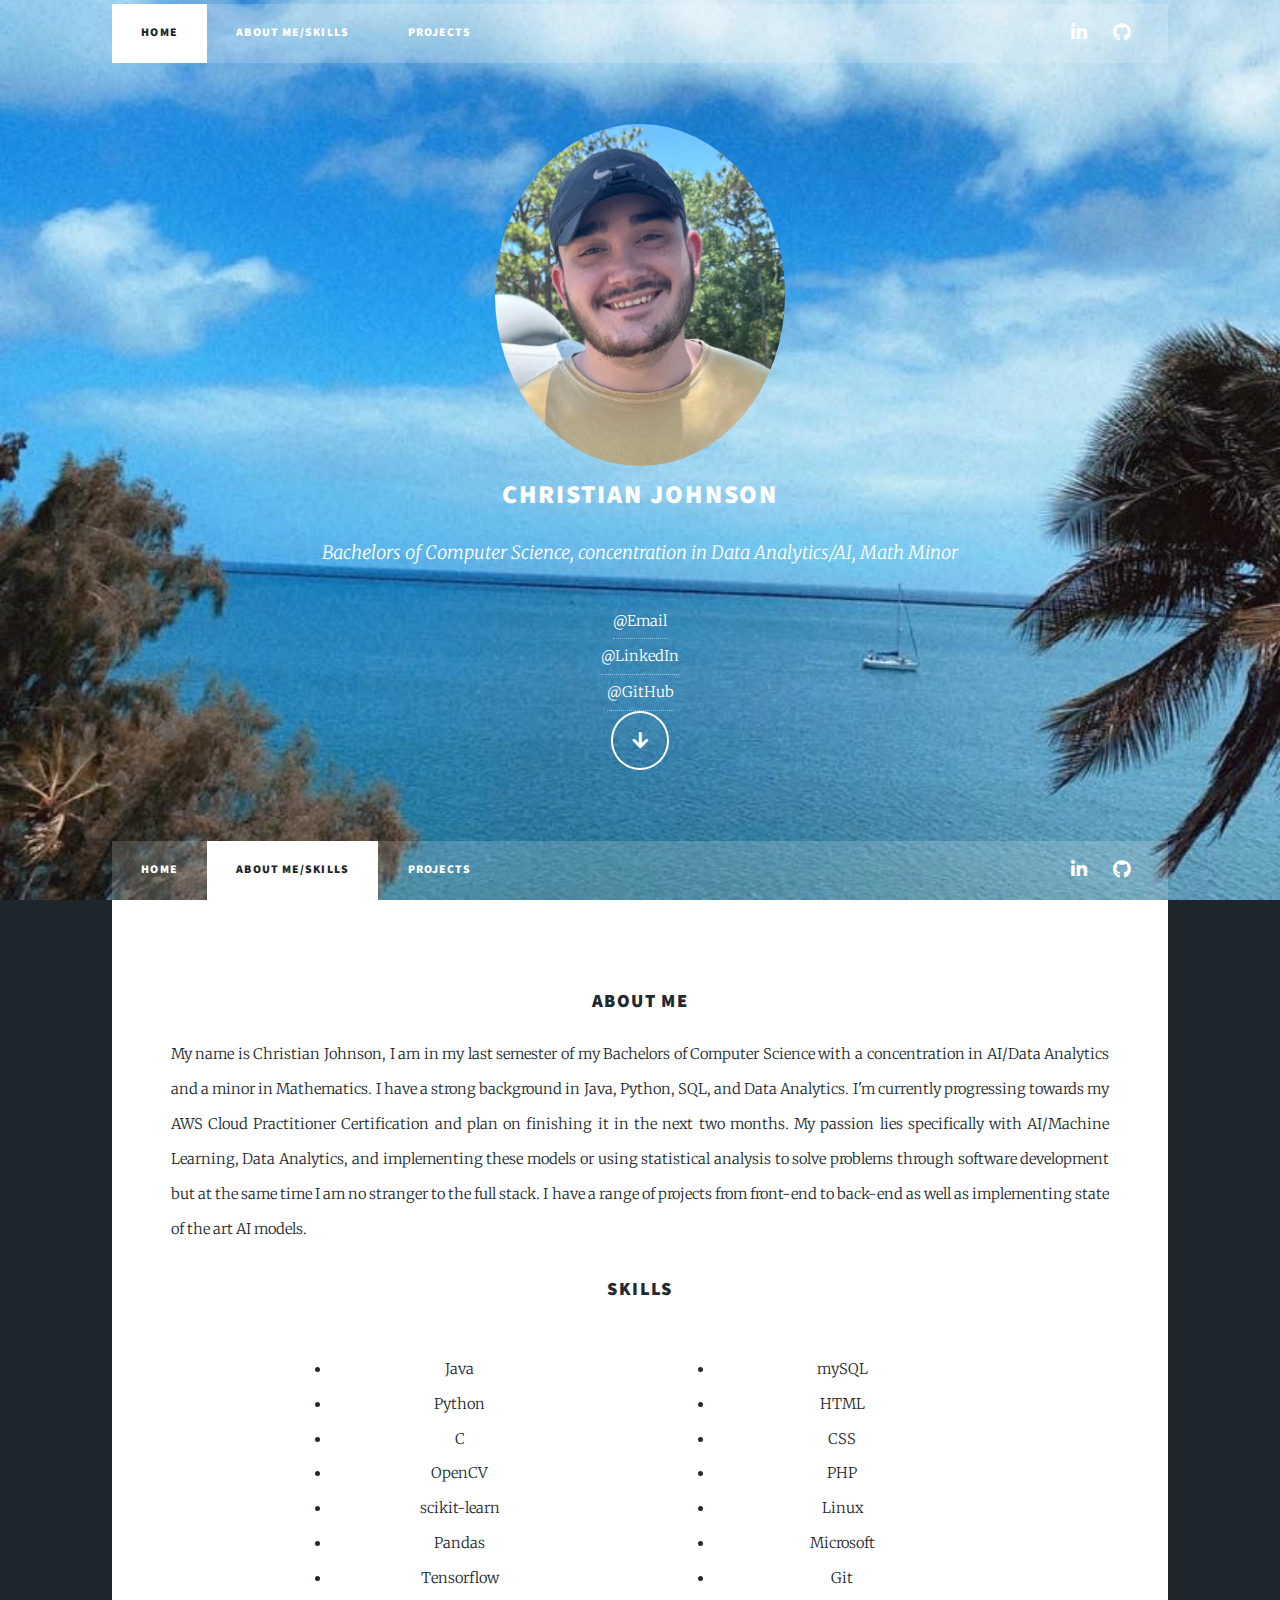
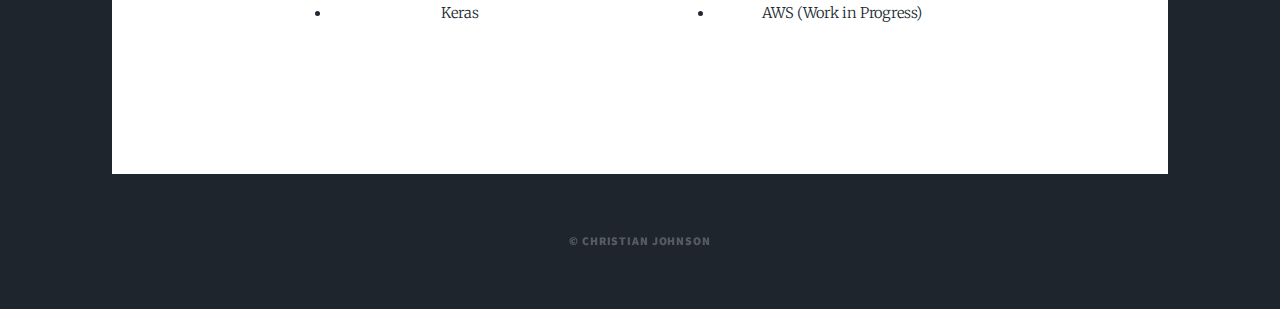
==== index.html @ 536820fd "Initial Commit" ====
<!DOCTYPE HTML>
<!--
	Massively by HTML5 UP
	html5up.net | @ajlkn
	Free for personal and commercial use under the CCA 3.0 license (html5up.net/license)
-->
<html>
	<head>
		<title>Christian Johnson's Portfolio</title>
		<meta charset="utf-8" />
		<meta name="viewport" content="width=device-width, initial-scale=1, user-scalable=no" />
		<link rel="stylesheet" href="assets/css/main.css" />
		<noscript><link rel="stylesheet" href="assets/css/noscript.css" /></noscript>
	</head>
	<body class="is-preload" >

		<!-- Wrapper -->
			<div id="wrapper" class="fade-in">

				<!-- Intro -->
					<div id="intro" style="background-image: url(images/background.jpg);background-size: cover;">
					<!-- Nav -->
						<nav id="nav-top" style="position: absolute; top: 7%">
							<ul class="links">
								<li class="active"><a href="index.html">HOME</a></li>
								<li><a href="index.html#nav">About Me/Skills</a></li>
								<li><a href="projects.html#nav">Projects</a></li>
								<!--<li><a href="elements.html">Work Experience</a></li> -->
							</ul>
							<ul class="icons">
								<li><a href="https://www.linkedin.com/in/christian-johnson-03b2872b5" class="icon brands fa-linkedin-in"><span class="label">LinkedIn</span></a></li>
								<li><a href="https://github.com/cjohns26" class="icon brands fa-github"><span class="label">GitHub</span></a></li>
							</ul>
						</nav>
						<div ><img src="images/headshot_circle.jpg" alt="" style="border-radius:50%;width:25%;height:70%;" /></div>
						<h2>Christian Johnson</h2>
						<p>Bachelors of Computer Science, concentration in Data Analytics/AI, Math Minor</p>
						<a href=mailto:chris.johnson1441@gmail.com>@Email</a><a href="https://www.linkedin.com/in/christian-johnson-03b2872b5" class="link">@LinkedIn</a><a href="https://github.com/cjohns26" class="link">@GitHub</a>
						<ul class="actions">
							<li><a href="#nav" class="button icon solid solo fa-arrow-down scrolly">Continue</a></li>
						</ul>
					</div>

				<!-- Header --> <!-- Make an arrow up instead-->
					<header id="header">
						
					</header>
					

				<!-- Nav -->
					<nav id="nav" >
						<ul class="links">
							<li><a href="index.html">HOME</a></li>
							<li class="active"><a href="#0">About Me/Skills</a></li>
							<li><a href="projects.html#nav">Projects</a></li>
							<!--<li><a href="elements.html">Work Experience</a></li>-->
						</ul>
						<ul class="icons">
							<li><a href="https://www.linkedin.com/in/christian-johnson-03b2872b5" class="icon brands fa-linkedin-in"><span class="label">LinkedIn</span></a></li>
							<li><a href="https://github.com/cjohns26" class="icon brands fa-github"><span class="label">GitHub</span></a></li>
						</ul>
					</nav>

				<!-- Main -->
					<div id="main">
						<!-- Featured Post -->
							<article class="post featured">
								<header class="major">
										<div style="position:relative;">
											<h3>About Me</h3>
											<p>My name is Christian Johnson, I am in my last semester of my Bachelors of Computer Science with a concentration in AI/Data Analytics and a minor in Mathematics. I have a strong background in Java, Python, SQL, and Data Analytics. I'm currently progressing towards my AWS Cloud Practitioner Certification and plan on finishing it in the next two months. My passion lies specifically with AI/Machine Learning, Data Analytics, and implementing these models or using statistical analysis to solve problems through software development but at the same time I am no stranger to the full stack. I have a range of projects from front-end to back-end as well as implementing state of the art AI models. </p>
											
											<div style="margin-left:3%;margin-right:3%;">
												<h3> SKILLS</h3>
												<ul style="width:30%;margin-left:3%;margin-right:3%;margin-bottom:3%;margin-top:3%;zoom:1; display: inline-block;">
													<li>Java</li>
													<li>Python</li>
													<li>C</li>
													<li>OpenCV</li>
													<li>scikit-learn</li>
													<li>Pandas</li>
													<li>Tensorflow</li>
													<li>Keras</li>
												</ul>
												
												<ul style="width:30%;margin-left:10%;margin-right:3%;margin-bottom:3%;margin-top:3%;zoom:1; display: inline-block;">
													<li>mySQL</li>
													<li>HTML</li>
													<li>CSS</li>
													<li>PHP</li>
													<li>Linux</li>
													<li>Microsoft</li>
													<li>Git</li>
													<li>AWS (Work in Progress)</li>
												</ul>
											</div>
										  </div>
								</header>
							</article>
					</div>



				<!-- Copyright -->
					<div id="copyright">
						<ul><li>&copy; Christian Johnson</li></ul>
					</div>

			</div>

		<!-- Scripts -->
			<script src="assets/js/jquery.min.js"></script>
			<script src="assets/js/jquery.scrollex.min.js"></script>
			<script src="assets/js/jquery.scrolly.min.js"></script>
			<script src="assets/js/browser.min.js"></script>
			<script src="assets/js/breakpoints.min.js"></script>
			<script src="assets/js/util.js"></script>
			<script src="assets/js/main.js"></script>

	</body>
</html>
---- assets/css/main.css ----
@import url(fontawesome-all.min.css);
@import url("https://fonts.googleapis.com/css?family=Merriweather:300,700,300italic,700italic|Source+Sans+Pro:900");

/*
	Massively by HTML5 UP
	html5up.net | @ajlkn
	Free for personal and commercial use under the CCA 3.0 license (html5up.net/license)
*/

html, body, div, span, applet, object,
iframe, h1, h2, h3, h4, h5, h6, p, blockquote,
pre, a, abbr, acronym, address, big, cite,
code, del, dfn, em, img, ins, kbd, q, s, samp,
small, strike, strong, sub, sup, tt, var, b,
u, i, center, dl, dt, dd, ol, ul, li, fieldset,
form, label, legend, table, caption, tbody,
tfoot, thead, tr, th, td, article, aside,
canvas, details, embed, figure, figcaption,
footer, header, hgroup, menu, nav, output, ruby,
section, summary, time, mark, audio, video {
	margin: 0;
	padding: 0;
	border: 0;
	font-size: 100%;
	font: inherit;
	vertical-align: baseline;}

article, aside, details, figcaption, figure,
footer, header, hgroup, menu, nav, section {
	display: block;}

body {
	line-height: 1;
}

ol, ul {
	list-style: none;
}

blockquote, q {
	quotes: none;
}

	blockquote:before, blockquote:after, q:before, q:after {
		content: '';
		content: none;
	}

table {
	border-collapse: collapse;
	border-spacing: 0;
}

body {
	-webkit-text-size-adjust: none;
}

mark {
	background-color: transparent;
	color: inherit;
}

input::-moz-focus-inner {
	border: 0;
	padding: 0;
}

input, select, textarea {
	-moz-appearance: none;
	-webkit-appearance: none;
	-ms-appearance: none;
	appearance: none;
}

/* Basic */

	@-ms-viewport {
		width: device-width;
	}

	body {
		-ms-overflow-style: scrollbar;
	}

	@media screen and (max-width: 480px) {

		html, body {
			min-width: 320px;
		}

	}

	html {
		box-sizing: border-box;
	}

	*, *:before, *:after {
		box-sizing: inherit;
	}

	body {
		background-color: #1e252d;
	}

		body.is-preload *, body.is-preload *:before, body.is-preload *:after {
			-moz-animation: none !important;
			-webkit-animation: none !important;
			-ms-animation: none !important;
			animation: none !important;
			-moz-transition: none !important;
			-webkit-transition: none !important;
			-ms-transition: none !important;
			transition: none !important;
		}

/* Type */

	html {
		font-size: 16pt;
	}

		@media screen and (max-width: 1680px) {

			html {
				font-size: 12pt;
			}

		}

		@media screen and (max-width: 1280px) {

			html {
				font-size: 11pt;
			}

		}

		@media screen and (max-width: 360px) {

			html {
				font-size: 10pt;
			}

		}

	body {
		color: #212931;
	}

	body, input, select, textarea {
		font-family: "Merriweather", Georgia, serif;
		font-weight: 300;
		font-size: 1rem;
		line-height: 2.375;
	}

	a {
		-moz-transition: color 0.2s ease-in-out, background-color 0.2s ease-in-out, border-color 0.2s ease-in-out, box-shadow 0.2s ease-in-out;
		-webkit-transition: color 0.2s ease-in-out, background-color 0.2s ease-in-out, border-color 0.2s ease-in-out, box-shadow 0.2s ease-in-out;
		-ms-transition: color 0.2s ease-in-out, background-color 0.2s ease-in-out, border-color 0.2s ease-in-out, box-shadow 0.2s ease-in-out;
		transition: color 0.2s ease-in-out, background-color 0.2s ease-in-out, border-color 0.2s ease-in-out, box-shadow 0.2s ease-in-out;
		border-bottom: dotted 1px;
		text-decoration: none;
	}

		a:hover {
			border-bottom-color: transparent;
		}

	strong, b {
		font-weight: 600;
	}

	em, i {
		font-style: italic;
	}

	p {
		text-align: justify;
		margin: 0 0 2rem 0;
	}

	h1, h2, h3, h4, h5, h6 {
		font-family: "Source Sans Pro", Helvetica, sans-serif;
		font-weight: 900;
		line-height: 1.5;
		letter-spacing: 0.075em;
		text-transform: uppercase;
		margin: 0 0 1rem 0;
	}

		h1 a, h2 a, h3 a, h4 a, h5 a, h6 a {
			border-bottom: 0;
			color: inherit;
			text-decoration: none;
		}

	h1 {
		font-size: 4rem;
		line-height: 1.1;
		margin: 0 0 2rem 0;
	}

	h2 {
		font-size: 1.75rem;
		line-height: 1.3;
		margin: 0 0 1.5rem 0;
	}

	h3 {
		font-size: 1.25rem;
		margin: 0 0 1.5rem 0;
	}

	h4 {
		font-size: 1rem;
	}

	h5 {
		font-size: 0.9rem;
	}

	h6 {
		font-size: 0.8rem;
	}

	sub {
		font-size: 0.8rem;
		position: relative;
		top: 0.5rem;
	}

	sup {
		font-size: 0.8rem;
		position: relative;
		top: -0.5rem;
	}

	blockquote {
		border-left: solid 4px;
		font-style: italic;
		margin: 0 0 2rem 0;
		padding: 0.5rem 0 0.5rem 2rem;
	}

	code {
		border: solid 2px;
		font-family: "Courier New", monospace;
		font-size: 0.9rem;
		margin: 0 0.25rem;
		padding: 0.25rem 0.65rem;
	}

	pre {
		-webkit-overflow-scrolling: touch;
		font-family: "Courier New", monospace;
		font-size: 0.9rem;
		margin: 0 0 2rem 0;
	}

		pre code {
			display: block;
			line-height: 1.75;
			padding: 1rem 1.5rem;
			overflow-x: auto;
		}

	hr {
		border: 0;
		border-bottom: solid 2px;
		margin: 3rem 0;
	}

		hr.major {
			margin: 5rem 0;
		}

	.align-left {
		text-align: left;
	}

	.align-center {
		text-align: center;
	}

	.align-right {
		text-align: right;
	}

	input, select, textarea {
		color: #212931;
	}

	a {
		color: #212931;
		border-bottom-color: rgba(33, 41, 49, 0.5);
	}

		a:hover {
			border-bottom-color: transparent;
			color: #18bfef !important;
		}

	strong, b {
		color: #212931;
	}

	h1, h2, h3, h4, h5, h6 {
		color: #212931;
	}

	blockquote {
		border-left-color: #eeeeee;
	}

	code {
		background: rgba(220, 220, 220, 0.25);
		border-color: #eeeeee;
	}

	hr {
		border-bottom-color: #eeeeee;
	}

/* Row */

	.row {
		display: flex;
		flex-wrap: wrap;
		box-sizing: border-box;
		align-items: stretch;
	}

		.row > * {
			box-sizing: border-box;
		}

		.row.gtr-uniform > * > :last-child {
			margin-bottom: 0;
		}

		.row.aln-left {
			justify-content: flex-start;
		}

		.row.aln-center {
			justify-content: center;
		}

		.row.aln-right {
			justify-content: flex-end;
		}

		.row.aln-top {
			align-items: flex-start;
		}

		.row.aln-middle {
			align-items: center;
		}

		.row.aln-bottom {
			align-items: flex-end;
		}

		.row > .imp {
			order: -1;
		}

		.row > .col-1 {
			width: 8.33333%;
		}

		.row > .off-1 {
			margin-left: 8.33333%;
		}

		.row > .col-2 {
			width: 16.66667%;
		}

		.row > .off-2 {
			margin-left: 16.66667%;
		}

		.row > .col-3 {
			width: 25%;
		}

		.row > .off-3 {
			margin-left: 25%;
		}

		.row > .col-4 {
			width: 33.33333%;
		}

		.row > .off-4 {
			margin-left: 33.33333%;
		}

		.row > .col-5 {
			width: 41.66667%;
		}

		.row > .off-5 {
			margin-left: 41.66667%;
		}

		.row > .col-6 {
			width: 50%;
		}

		.row > .off-6 {
			margin-left: 50%;
		}

		.row > .col-7 {
			width: 58.33333%;
		}

		.row > .off-7 {
			margin-left: 58.33333%;
		}

		.row > .col-8 {
			width: 66.66667%;
		}

		.row > .off-8 {
			margin-left: 66.66667%;
		}

		.row > .col-9 {
			width: 75%;
		}

		.row > .off-9 {
			margin-left: 75%;
		}

		.row > .col-10 {
			width: 83.33333%;
		}

		.row > .off-10 {
			margin-left: 83.33333%;
		}

		.row > .col-11 {
			width: 91.66667%;
		}

		.row > .off-11 {
			margin-left: 91.66667%;
		}

		.row > .col-12 {
			width: 100%;
		}

		.row > .off-12 {
			margin-left: 100%;
		}

		.row.gtr-0 {
			margin-top: 0;
			margin-left: 0rem;
		}

			.row.gtr-0 > * {
				padding: 0 0 0 0rem;
			}

			.row.gtr-0.gtr-uniform {
				margin-top: 0rem;
			}

				.row.gtr-0.gtr-uniform > * {
					padding-top: 0rem;
				}

		.row.gtr-25 {
			margin-top: 0;
			margin-left: -0.375rem;
		}

			.row.gtr-25 > * {
				padding: 0 0 0 0.375rem;
			}

			.row.gtr-25.gtr-uniform {
				margin-top: -0.375rem;
			}

				.row.gtr-25.gtr-uniform > * {
					padding-top: 0.375rem;
				}

		.row.gtr-50 {
			margin-top: 0;
			margin-left: -0.75rem;
		}

			.row.gtr-50 > * {
				padding: 0 0 0 0.75rem;
			}

			.row.gtr-50.gtr-uniform {
				margin-top: -0.75rem;
			}

				.row.gtr-50.gtr-uniform > * {
					padding-top: 0.75rem;
				}

		.row {
			margin-top: 0;
			margin-left: -1.5rem;
		}

			.row > * {
				padding: 0 0 0 1.5rem;
			}

			.row.gtr-uniform {
				margin-top: -1.5rem;
			}

				.row.gtr-uniform > * {
					padding-top: 1.5rem;
				}

		.row.gtr-150 {
			margin-top: 0;
			margin-left: -2.25rem;
		}

			.row.gtr-150 > * {
				padding: 0 0 0 2.25rem;
			}

			.row.gtr-150.gtr-uniform {
				margin-top: -2.25rem;
			}

				.row.gtr-150.gtr-uniform > * {
					padding-top: 2.25rem;
				}

		.row.gtr-200 {
			margin-top: 0;
			margin-left: -3rem;
		}

			.row.gtr-200 > * {
				padding: 0 0 0 3rem;
			}

			.row.gtr-200.gtr-uniform {
				margin-top: -3rem;
			}

				.row.gtr-200.gtr-uniform > * {
					padding-top: 3rem;
				}

		@media screen and (max-width: 1680px) {

			.row {
				display: flex;
				flex-wrap: wrap;
				box-sizing: border-box;
				align-items: stretch;
			}

				.row > * {
					box-sizing: border-box;
				}

				.row.gtr-uniform > * > :last-child {
					margin-bottom: 0;
				}

				.row.aln-left {
					justify-content: flex-start;
				}

				.row.aln-center {
					justify-content: center;
				}

				.row.aln-right {
					justify-content: flex-end;
				}

				.row.aln-top {
					align-items: flex-start;
				}

				.row.aln-middle {
					align-items: center;
				}

				.row.aln-bottom {
					align-items: flex-end;
				}

				.row > .imp-xlarge {
					order: -1;
				}

				.row > .col-1-xlarge {
					width: 8.33333%;
				}

				.row > .off-1-xlarge {
					margin-left: 8.33333%;
				}

				.row > .col-2-xlarge {
					width: 16.66667%;
				}

				.row > .off-2-xlarge {
					margin-left: 16.66667%;
				}

				.row > .col-3-xlarge {
					width: 25%;
				}

				.row > .off-3-xlarge {
					margin-left: 25%;
				}

				.row > .col-4-xlarge {
					width: 33.33333%;
				}

				.row > .off-4-xlarge {
					margin-left: 33.33333%;
				}

				.row > .col-5-xlarge {
					width: 41.66667%;
				}

				.row > .off-5-xlarge {
					margin-left: 41.66667%;
				}

				.row > .col-6-xlarge {
					width: 50%;
				}

				.row > .off-6-xlarge {
					margin-left: 50%;
				}

				.row > .col-7-xlarge {
					width: 58.33333%;
				}

				.row > .off-7-xlarge {
					margin-left: 58.33333%;
				}

				.row > .col-8-xlarge {
					width: 66.66667%;
				}

				.row > .off-8-xlarge {
					margin-left: 66.66667%;
				}

				.row > .col-9-xlarge {
					width: 75%;
				}

				.row > .off-9-xlarge {
					margin-left: 75%;
				}

				.row > .col-10-xlarge {
					width: 83.33333%;
				}

				.row > .off-10-xlarge {
					margin-left: 83.33333%;
				}

				.row > .col-11-xlarge {
					width: 91.66667%;
				}

				.row > .off-11-xlarge {
					margin-left: 91.66667%;
				}

				.row > .col-12-xlarge {
					width: 100%;
				}

				.row > .off-12-xlarge {
					margin-left: 100%;
				}

				.row.gtr-0 {
					margin-top: 0;
					margin-left: 0rem;
				}

					.row.gtr-0 > * {
						padding: 0 0 0 0rem;
					}

					.row.gtr-0.gtr-uniform {
						margin-top: 0rem;
					}

						.row.gtr-0.gtr-uniform > * {
							padding-top: 0rem;
						}

				.row.gtr-25 {
					margin-top: 0;
					margin-left: -0.375rem;
				}

					.row.gtr-25 > * {
						padding: 0 0 0 0.375rem;
					}

					.row.gtr-25.gtr-uniform {
						margin-top: -0.375rem;
					}

						.row.gtr-25.gtr-uniform > * {
							padding-top: 0.375rem;
						}

				.row.gtr-50 {
					margin-top: 0;
					margin-left: -0.75rem;
				}

					.row.gtr-50 > * {
						padding: 0 0 0 0.75rem;
					}

					.row.gtr-50.gtr-uniform {
						margin-top: -0.75rem;
					}

						.row.gtr-50.gtr-uniform > * {
							padding-top: 0.75rem;
						}

				.row {
					margin-top: 0;
					margin-left: -1.5rem;
				}

					.row > * {
						padding: 0 0 0 1.5rem;
					}

					.row.gtr-uniform {
						margin-top: -1.5rem;
					}

						.row.gtr-uniform > * {
							padding-top: 1.5rem;
						}

				.row.gtr-150 {
					margin-top: 0;
					margin-left: -2.25rem;
				}

					.row.gtr-150 > * {
						padding: 0 0 0 2.25rem;
					}

					.row.gtr-150.gtr-uniform {
						margin-top: -2.25rem;
					}

						.row.gtr-150.gtr-uniform > * {
							padding-top: 2.25rem;
						}

				.row.gtr-200 {
					margin-top: 0;
					margin-left: -3rem;
				}

					.row.gtr-200 > * {
						padding: 0 0 0 3rem;
					}

					.row.gtr-200.gtr-uniform {
						margin-top: -3rem;
					}

						.row.gtr-200.gtr-uniform > * {
							padding-top: 3rem;
						}

		}

		@media screen and (max-width: 1280px) {

			.row {
				display: flex;
				flex-wrap: wrap;
				box-sizing: border-box;
				align-items: stretch;
			}

				.row > * {
					box-sizing: border-box;
				}

				.row.gtr-uniform > * > :last-child {
					margin-bottom: 0;
				}

				.row.aln-left {
					justify-content: flex-start;
				}

				.row.aln-center {
					justify-content: center;
				}

				.row.aln-right {
					justify-content: flex-end;
				}

				.row.aln-top {
					align-items: flex-start;
				}

				.row.aln-middle {
					align-items: center;
				}

				.row.aln-bottom {
					align-items: flex-end;
				}

				.row > .imp-large {
					order: -1;
				}

				.row > .col-1-large {
					width: 8.33333%;
				}

				.row > .off-1-large {
					margin-left: 8.33333%;
				}

				.row > .col-2-large {
					width: 16.66667%;
				}

				.row > .off-2-large {
					margin-left: 16.66667%;
				}

				.row > .col-3-large {
					width: 25%;
				}

				.row > .off-3-large {
					margin-left: 25%;
				}

				.row > .col-4-large {
					width: 33.33333%;
				}

				.row > .off-4-large {
					margin-left: 33.33333%;
				}

				.row > .col-5-large {
					width: 41.66667%;
				}

				.row > .off-5-large {
					margin-left: 41.66667%;
				}

				.row > .col-6-large {
					width: 50%;
				}

				.row > .off-6-large {
					margin-left: 50%;
				}

				.row > .col-7-large {
					width: 58.33333%;
				}

				.row > .off-7-large {
					margin-left: 58.33333%;
				}

				.row > .col-8-large {
					width: 66.66667%;
				}

				.row > .off-8-large {
					margin-left: 66.66667%;
				}

				.row > .col-9-large {
					width: 75%;
				}

				.row > .off-9-large {
					margin-left: 75%;
				}

				.row > .col-10-large {
					width: 83.33333%;
				}

				.row > .off-10-large {
					margin-left: 83.33333%;
				}

				.row > .col-11-large {
					width: 91.66667%;
				}

				.row > .off-11-large {
					margin-left: 91.66667%;
				}

				.row > .col-12-large {
					width: 100%;
				}

				.row > .off-12-large {
					margin-left: 100%;
				}

				.row.gtr-0 {
					margin-top: 0;
					margin-left: 0rem;
				}

					.row.gtr-0 > * {
						padding: 0 0 0 0rem;
					}

					.row.gtr-0.gtr-uniform {
						margin-top: 0rem;
					}

						.row.gtr-0.gtr-uniform > * {
							padding-top: 0rem;
						}

				.row.gtr-25 {
					margin-top: 0;
					margin-left: -0.375rem;
				}

					.row.gtr-25 > * {
						padding: 0 0 0 0.375rem;
					}

					.row.gtr-25.gtr-uniform {
						margin-top: -0.375rem;
					}

						.row.gtr-25.gtr-uniform > * {
							padding-top: 0.375rem;
						}

				.row.gtr-50 {
					margin-top: 0;
					margin-left: -0.75rem;
				}

					.row.gtr-50 > * {
						padding: 0 0 0 0.75rem;
					}

					.row.gtr-50.gtr-uniform {
						margin-top: -0.75rem;
					}

						.row.gtr-50.gtr-uniform > * {
							padding-top: 0.75rem;
						}

				.row {
					margin-top: 0;
					margin-left: -1.5rem;
				}

					.row > * {
						padding: 0 0 0 1.5rem;
					}

					.row.gtr-uniform {
						margin-top: -1.5rem;
					}

						.row.gtr-uniform > * {
							padding-top: 1.5rem;
						}

				.row.gtr-150 {
					margin-top: 0;
					margin-left: -2.25rem;
				}

					.row.gtr-150 > * {
						padding: 0 0 0 2.25rem;
					}

					.row.gtr-150.gtr-uniform {
						margin-top: -2.25rem;
					}

						.row.gtr-150.gtr-uniform > * {
							padding-top: 2.25rem;
						}

				.row.gtr-200 {
					margin-top: 0;
					margin-left: -3rem;
				}

					.row.gtr-200 > * {
						padding: 0 0 0 3rem;
					}

					.row.gtr-200.gtr-uniform {
						margin-top: -3rem;
					}

						.row.gtr-200.gtr-uniform > * {
							padding-top: 3rem;
						}

		}

		@media screen and (max-width: 980px) {

			.row {
				display: flex;
				flex-wrap: wrap;
				box-sizing: border-box;
				align-items: stretch;
			}

				.row > * {
					box-sizing: border-box;
				}

				.row.gtr-uniform > * > :last-child {
					margin-bottom: 0;
				}

				.row.aln-left {
					justify-content: flex-start;
				}

				.row.aln-center {
					justify-content: center;
				}

				.row.aln-right {
					justify-content: flex-end;
				}

				.row.aln-top {
					align-items: flex-start;
				}

				.row.aln-middle {
					align-items: center;
				}

				.row.aln-bottom {
					align-items: flex-end;
				}

				.row > .imp-medium {
					order: -1;
				}

				.row > .col-1-medium {
					width: 8.33333%;
				}

				.row > .off-1-medium {
					margin-left: 8.33333%;
				}

				.row > .col-2-medium {
					width: 16.66667%;
				}

				.row > .off-2-medium {
					margin-left: 16.66667%;
				}

				.row > .col-3-medium {
					width: 25%;
				}

				.row > .off-3-medium {
					margin-left: 25%;
				}

				.row > .col-4-medium {
					width: 33.33333%;
				}

				.row > .off-4-medium {
					margin-left: 33.33333%;
				}

				.row > .col-5-medium {
					width: 41.66667%;
				}

				.row > .off-5-medium {
					margin-left: 41.66667%;
				}

				.row > .col-6-medium {
					width: 50%;
				}

				.row > .off-6-medium {
					margin-left: 50%;
				}

				.row > .col-7-medium {
					width: 58.33333%;
				}

				.row > .off-7-medium {
					margin-left: 58.33333%;
				}

				.row > .col-8-medium {
					width: 66.66667%;
				}

				.row > .off-8-medium {
					margin-left: 66.66667%;
				}

				.row > .col-9-medium {
					width: 75%;
				}

				.row > .off-9-medium {
					margin-left: 75%;
				}

				.row > .col-10-medium {
					width: 83.33333%;
				}

				.row > .off-10-medium {
					margin-left: 83.33333%;
				}

				.row > .col-11-medium {
					width: 91.66667%;
				}

				.row > .off-11-medium {
					margin-left: 91.66667%;
				}

				.row > .col-12-medium {
					width: 100%;
				}

				.row > .off-12-medium {
					margin-left: 100%;
				}

				.row.gtr-0 {
					margin-top: 0;
					margin-left: 0rem;
				}

					.row.gtr-0 > * {
						padding: 0 0 0 0rem;
					}

					.row.gtr-0.gtr-uniform {
						margin-top: 0rem;
					}

						.row.gtr-0.gtr-uniform > * {
							padding-top: 0rem;
						}

				.row.gtr-25 {
					margin-top: 0;
					margin-left: -0.375rem;
				}

					.row.gtr-25 > * {
						padding: 0 0 0 0.375rem;
					}

					.row.gtr-25.gtr-uniform {
						margin-top: -0.375rem;
					}

						.row.gtr-25.gtr-uniform > * {
							padding-top: 0.375rem;
						}

				.row.gtr-50 {
					margin-top: 0;
					margin-left: -0.75rem;
				}

					.row.gtr-50 > * {
						padding: 0 0 0 0.75rem;
					}

					.row.gtr-50.gtr-uniform {
						margin-top: -0.75rem;
					}

						.row.gtr-50.gtr-uniform > * {
							padding-top: 0.75rem;
						}

				.row {
					margin-top: 0;
					margin-left: -1.5rem;
				}

					.row > * {
						padding: 0 0 0 1.5rem;
					}

					.row.gtr-uniform {
						margin-top: -1.5rem;
					}

						.row.gtr-uniform > * {
							padding-top: 1.5rem;
						}

				.row.gtr-150 {
					margin-top: 0;
					margin-left: -2.25rem;
				}

					.row.gtr-150 > * {
						padding: 0 0 0 2.25rem;
					}

					.row.gtr-150.gtr-uniform {
						margin-top: -2.25rem;
					}

						.row.gtr-150.gtr-uniform > * {
							padding-top: 2.25rem;
						}

				.row.gtr-200 {
					margin-top: 0;
					margin-left: -3rem;
				}

					.row.gtr-200 > * {
						padding: 0 0 0 3rem;
					}

					.row.gtr-200.gtr-uniform {
						margin-top: -3rem;
					}

						.row.gtr-200.gtr-uniform > * {
							padding-top: 3rem;
						}

		}

		@media screen and (max-width: 736px) {

			.row {
				display: flex;
				flex-wrap: wrap;
				box-sizing: border-box;
				align-items: stretch;
			}

				.row > * {
					box-sizing: border-box;
				}

				.row.gtr-uniform > * > :last-child {
					margin-bottom: 0;
				}

				.row.aln-left {
					justify-content: flex-start;
				}

				.row.aln-center {
					justify-content: center;
				}

				.row.aln-right {
					justify-content: flex-end;
				}

				.row.aln-top {
					align-items: flex-start;
				}

				.row.aln-middle {
					align-items: center;
				}

				.row.aln-bottom {
					align-items: flex-end;
				}

				.row > .imp-small {
					order: -1;
				}

				.row > .col-1-small {
					width: 8.33333%;
				}

				.row > .off-1-small {
					margin-left: 8.33333%;
				}

				.row > .col-2-small {
					width: 16.66667%;
				}

				.row > .off-2-small {
					margin-left: 16.66667%;
				}

				.row > .col-3-small {
					width: 25%;
				}

				.row > .off-3-small {
					margin-left: 25%;
				}

				.row > .col-4-small {
					width: 33.33333%;
				}

				.row > .off-4-small {
					margin-left: 33.33333%;
				}

				.row > .col-5-small {
					width: 41.66667%;
				}

				.row > .off-5-small {
					margin-left: 41.66667%;
				}

				.row > .col-6-small {
					width: 50%;
				}

				.row > .off-6-small {
					margin-left: 50%;
				}

				.row > .col-7-small {
					width: 58.33333%;
				}

				.row > .off-7-small {
					margin-left: 58.33333%;
				}

				.row > .col-8-small {
					width: 66.66667%;
				}

				.row > .off-8-small {
					margin-left: 66.66667%;
				}

				.row > .col-9-small {
					width: 75%;
				}

				.row > .off-9-small {
					margin-left: 75%;
				}

				.row > .col-10-small {
					width: 83.33333%;
				}

				.row > .off-10-small {
					margin-left: 83.33333%;
				}

				.row > .col-11-small {
					width: 91.66667%;
				}

				.row > .off-11-small {
					margin-left: 91.66667%;
				}

				.row > .col-12-small {
					width: 100%;
				}

				.row > .off-12-small {
					margin-left: 100%;
				}

				.row.gtr-0 {
					margin-top: 0;
					margin-left: 0rem;
				}

					.row.gtr-0 > * {
						padding: 0 0 0 0rem;
					}

					.row.gtr-0.gtr-uniform {
						margin-top: 0rem;
					}

						.row.gtr-0.gtr-uniform > * {
							padding-top: 0rem;
						}

				.row.gtr-25 {
					margin-top: 0;
					margin-left: -0.375rem;
				}

					.row.gtr-25 > * {
						padding: 0 0 0 0.375rem;
					}

					.row.gtr-25.gtr-uniform {
						margin-top: -0.375rem;
					}

						.row.gtr-25.gtr-uniform > * {
							padding-top: 0.375rem;
						}

				.row.gtr-50 {
					margin-top: 0;
					margin-left: -0.75rem;
				}

					.row.gtr-50 > * {
						padding: 0 0 0 0.75rem;
					}

					.row.gtr-50.gtr-uniform {
						margin-top: -0.75rem;
					}

						.row.gtr-50.gtr-uniform > * {
							padding-top: 0.75rem;
						}

				.row {
					margin-top: 0;
					margin-left: -1.5rem;
				}

					.row > * {
						padding: 0 0 0 1.5rem;
					}

					.row.gtr-uniform {
						margin-top: -1.5rem;
					}

						.row.gtr-uniform > * {
							padding-top: 1.5rem;
						}

				.row.gtr-150 {
					margin-top: 0;
					margin-left: -2.25rem;
				}

					.row.gtr-150 > * {
						padding: 0 0 0 2.25rem;
					}

					.row.gtr-150.gtr-uniform {
						margin-top: -2.25rem;
					}

						.row.gtr-150.gtr-uniform > * {
							padding-top: 2.25rem;
						}

				.row.gtr-200 {
					margin-top: 0;
					margin-left: -3rem;
				}

					.row.gtr-200 > * {
						padding: 0 0 0 3rem;
					}

					.row.gtr-200.gtr-uniform {
						margin-top: -3rem;
					}

						.row.gtr-200.gtr-uniform > * {
							padding-top: 3rem;
						}

		}

		@media screen and (max-width: 480px) {

			.row {
				display: flex;
				flex-wrap: wrap;
				box-sizing: border-box;
				align-items: stretch;
			}

				.row > * {
					box-sizing: border-box;
				}

				.row.gtr-uniform > * > :last-child {
					margin-bottom: 0;
				}

				.row.aln-left {
					justify-content: flex-start;
				}

				.row.aln-center {
					justify-content: center;
				}

				.row.aln-right {
					justify-content: flex-end;
				}

				.row.aln-top {
					align-items: flex-start;
				}

				.row.aln-middle {
					align-items: center;
				}

				.row.aln-bottom {
					align-items: flex-end;
				}

				.row > .imp-xsmall {
					order: -1;
				}

				.row > .col-1-xsmall {
					width: 8.33333%;
				}

				.row > .off-1-xsmall {
					margin-left: 8.33333%;
				}

				.row > .col-2-xsmall {
					width: 16.66667%;
				}

				.row > .off-2-xsmall {
					margin-left: 16.66667%;
				}

				.row > .col-3-xsmall {
					width: 25%;
				}

				.row > .off-3-xsmall {
					margin-left: 25%;
				}

				.row > .col-4-xsmall {
					width: 33.33333%;
				}

				.row > .off-4-xsmall {
					margin-left: 33.33333%;
				}

				.row > .col-5-xsmall {
					width: 41.66667%;
				}

				.row > .off-5-xsmall {
					margin-left: 41.66667%;
				}

				.row > .col-6-xsmall {
					width: 50%;
				}

				.row > .off-6-xsmall {
					margin-left: 50%;
				}

				.row > .col-7-xsmall {
					width: 58.33333%;
				}

				.row > .off-7-xsmall {
					margin-left: 58.33333%;
				}

				.row > .col-8-xsmall {
					width: 66.66667%;
				}

				.row > .off-8-xsmall {
					margin-left: 66.66667%;
				}

				.row > .col-9-xsmall {
					width: 75%;
				}

				.row > .off-9-xsmall {
					margin-left: 75%;
				}

				.row > .col-10-xsmall {
					width: 83.33333%;
				}

				.row > .off-10-xsmall {
					margin-left: 83.33333%;
				}

				.row > .col-11-xsmall {
					width: 91.66667%;
				}

				.row > .off-11-xsmall {
					margin-left: 91.66667%;
				}

				.row > .col-12-xsmall {
					width: 100%;
				}

				.row > .off-12-xsmall {
					margin-left: 100%;
				}

				.row.gtr-0 {
					margin-top: 0;
					margin-left: 0rem;
				}

					.row.gtr-0 > * {
						padding: 0 0 0 0rem;
					}

					.row.gtr-0.gtr-uniform {
						margin-top: 0rem;
					}

						.row.gtr-0.gtr-uniform > * {
							padding-top: 0rem;
						}

				.row.gtr-25 {
					margin-top: 0;
					margin-left: -0.375rem;
				}

					.row.gtr-25 > * {
						padding: 0 0 0 0.375rem;
					}

					.row.gtr-25.gtr-uniform {
						margin-top: -0.375rem;
					}

						.row.gtr-25.gtr-uniform > * {
							padding-top: 0.375rem;
						}

				.row.gtr-50 {
					margin-top: 0;
					margin-left: -0.75rem;
				}

					.row.gtr-50 > * {
						padding: 0 0 0 0.75rem;
					}

					.row.gtr-50.gtr-uniform {
						margin-top: -0.75rem;
					}

						.row.gtr-50.gtr-uniform > * {
							padding-top: 0.75rem;
						}

				.row {
					margin-top: 0;
					margin-left: -1.5rem;
				}

					.row > * {
						padding: 0 0 0 1.5rem;
					}

					.row.gtr-uniform {
						margin-top: -1.5rem;
					}

						.row.gtr-uniform > * {
							padding-top: 1.5rem;
						}

				.row.gtr-150 {
					margin-top: 0;
					margin-left: -2.25rem;
				}

					.row.gtr-150 > * {
						padding: 0 0 0 2.25rem;
					}

					.row.gtr-150.gtr-uniform {
						margin-top: -2.25rem;
					}

						.row.gtr-150.gtr-uniform > * {
							padding-top: 2.25rem;
						}

				.row.gtr-200 {
					margin-top: 0;
					margin-left: -3rem;
				}

					.row.gtr-200 > * {
						padding: 0 0 0 3rem;
					}

					.row.gtr-200.gtr-uniform {
						margin-top: -3rem;
					}

						.row.gtr-200.gtr-uniform > * {
							padding-top: 3rem;
						}

		}

		@media screen and (max-width: 360px) {

			.row {
				display: flex;
				flex-wrap: wrap;
				box-sizing: border-box;
				align-items: stretch;
			}

				.row > * {
					box-sizing: border-box;
				}

				.row.gtr-uniform > * > :last-child {
					margin-bottom: 0;
				}

				.row.aln-left {
					justify-content: flex-start;
				}

				.row.aln-center {
					justify-content: center;
				}

				.row.aln-right {
					justify-content: flex-end;
				}

				.row.aln-top {
					align-items: flex-start;
				}

				.row.aln-middle {
					align-items: center;
				}

				.row.aln-bottom {
					align-items: flex-end;
				}

				.row > .imp-xxsmall {
					order: -1;
				}

				.row > .col-1-xxsmall {
					width: 8.33333%;
				}

				.row > .off-1-xxsmall {
					margin-left: 8.33333%;
				}

				.row > .col-2-xxsmall {
					width: 16.66667%;
				}

				.row > .off-2-xxsmall {
					margin-left: 16.66667%;
				}

				.row > .col-3-xxsmall {
					width: 25%;
				}

				.row > .off-3-xxsmall {
					margin-left: 25%;
				}

				.row > .col-4-xxsmall {
					width: 33.33333%;
				}

				.row > .off-4-xxsmall {
					margin-left: 33.33333%;
				}

				.row > .col-5-xxsmall {
					width: 41.66667%;
				}

				.row > .off-5-xxsmall {
					margin-left: 41.66667%;
				}

				.row > .col-6-xxsmall {
					width: 50%;
				}

				.row > .off-6-xxsmall {
					margin-left: 50%;
				}

				.row > .col-7-xxsmall {
					width: 58.33333%;
				}

				.row > .off-7-xxsmall {
					margin-left: 58.33333%;
				}

				.row > .col-8-xxsmall {
					width: 66.66667%;
				}

				.row > .off-8-xxsmall {
					margin-left: 66.66667%;
				}

				.row > .col-9-xxsmall {
					width: 75%;
				}

				.row > .off-9-xxsmall {
					margin-left: 75%;
				}

				.row > .col-10-xxsmall {
					width: 83.33333%;
				}

				.row > .off-10-xxsmall {
					margin-left: 83.33333%;
				}

				.row > .col-11-xxsmall {
					width: 91.66667%;
				}

				.row > .off-11-xxsmall {
					margin-left: 91.66667%;
				}

				.row > .col-12-xxsmall {
					width: 100%;
				}

				.row > .off-12-xxsmall {
					margin-left: 100%;
				}

				.row.gtr-0 {
					margin-top: 0;
					margin-left: 0rem;
				}

					.row.gtr-0 > * {
						padding: 0 0 0 0rem;
					}

					.row.gtr-0.gtr-uniform {
						margin-top: 0rem;
					}

						.row.gtr-0.gtr-uniform > * {
							padding-top: 0rem;
						}

				.row.gtr-25 {
					margin-top: 0;
					margin-left: -0.375rem;
				}

					.row.gtr-25 > * {
						padding: 0 0 0 0.375rem;
					}

					.row.gtr-25.gtr-uniform {
						margin-top: -0.375rem;
					}

						.row.gtr-25.gtr-uniform > * {
							padding-top: 0.375rem;
						}

				.row.gtr-50 {
					margin-top: 0;
					margin-left: -0.75rem;
				}

					.row.gtr-50 > * {
						padding: 0 0 0 0.75rem;
					}

					.row.gtr-50.gtr-uniform {
						margin-top: -0.75rem;
					}

						.row.gtr-50.gtr-uniform > * {
							padding-top: 0.75rem;
						}

				.row {
					margin-top: 0;
					margin-left: -1.5rem;
				}

					.row > * {
						padding: 0 0 0 1.5rem;
					}

					.row.gtr-uniform {
						margin-top: -1.5rem;
					}

						.row.gtr-uniform > * {
							padding-top: 1.5rem;
						}

				.row.gtr-150 {
					margin-top: 0;
					margin-left: -2.25rem;
				}

					.row.gtr-150 > * {
						padding: 0 0 0 2.25rem;
					}

					.row.gtr-150.gtr-uniform {
						margin-top: -2.25rem;
					}

						.row.gtr-150.gtr-uniform > * {
							padding-top: 2.25rem;
						}

				.row.gtr-200 {
					margin-top: 0;
					margin-left: -3rem;
				}

					.row.gtr-200 > * {
						padding: 0 0 0 3rem;
					}

					.row.gtr-200.gtr-uniform {
						margin-top: -3rem;
					}

						.row.gtr-200.gtr-uniform > * {
							padding-top: 3rem;
						}

		}

/* Box */

	.box {
		border: solid 2px;
		margin-bottom: 2rem;
		padding: 1.5rem;
	}

		.box > :last-child,
		.box > :last-child > :last-child,
		.box > :last-child > :last-child > :last-child {
			margin-bottom: 0;
		}

		.box.alt {
			border: 0;
			border-radius: 0;
			padding: 0;
		}

	.box {
		border-color: #eeeeee;
	}

/* Button */

	input[type="submit"],
	input[type="reset"],
	input[type="button"],
	button,
	.button {
		-moz-appearance: none;
		-webkit-appearance: none;
		-ms-appearance: none;
		appearance: none;
		-moz-transition: background-color 0.2s ease-in-out, box-shadow 0.2s ease-in-out, color 0.2s ease-in-out;
		-webkit-transition: background-color 0.2s ease-in-out, box-shadow 0.2s ease-in-out, color 0.2s ease-in-out;
		-ms-transition: background-color 0.2s ease-in-out, box-shadow 0.2s ease-in-out, color 0.2s ease-in-out;
		transition: background-color 0.2s ease-in-out, box-shadow 0.2s ease-in-out, color 0.2s ease-in-out;
		border: 0;
		border-radius: 0;
		cursor: pointer;
		display: inline-block;
		font-family: "Source Sans Pro", Helvetica, sans-serif;
		font-size: 0.8rem;
		font-weight: 900;
		letter-spacing: 0.075em;
		height: 3rem;
		line-height: 3rem;
		padding: 0 2rem;
		text-align: center;
		text-decoration: none;
		text-transform: uppercase;
		white-space: nowrap;
	}

		input[type="submit"].icon:before,
		input[type="reset"].icon:before,
		input[type="button"].icon:before,
		button.icon:before,
		.button.icon:before {
			margin-right: 0.5rem;
		}

		input[type="submit"].icon.solo,
		input[type="reset"].icon.solo,
		input[type="button"].icon.solo,
		button.icon.solo,
		.button.icon.solo {
			position: relative;
			width: 4rem;
			height: 4rem;
			line-height: 4rem;
			border-radius: 4rem;
			text-indent: 4rem;
			overflow: hidden;
			padding: 0;
			white-space: nowrap;
		}

			input[type="submit"].icon.solo:before,
			input[type="reset"].icon.solo:before,
			input[type="button"].icon.solo:before,
			button.icon.solo:before,
			.button.icon.solo:before {
				position: absolute;
				display: block;
				top: 0;
				left: 0;
				width: inherit;
				height: inherit;
				line-height: inherit;
				font-size: 1.25rem;
				margin-right: 0;
				text-align: center;
				text-indent: 0;
			}

		input[type="submit"].fit,
		input[type="reset"].fit,
		input[type="button"].fit,
		button.fit,
		.button.fit {
			width: 100%;
		}

		input[type="submit"].small,
		input[type="reset"].small,
		input[type="button"].small,
		button.small,
		.button.small {
			font-size: 0.7rem;
			height: 2.5rem;
			line-height: 2.5rem;
			padding: 0 1.5rem;
		}

		input[type="submit"].large,
		input[type="reset"].large,
		input[type="button"].large,
		button.large,
		.button.large {
			font-size: 0.9rem;
			height: 3.5rem;
			line-height: 3.5rem;
			padding: 0 2.75rem;
		}

		@media screen and (max-width: 980px) {

			input[type="submit"],
			input[type="reset"],
			input[type="button"],
			button,
			.button {
				font-size: 0.9rem;
				height: 3.25rem;
				line-height: 3.25rem;
			}

				input[type="submit"].large,
				input[type="reset"].large,
				input[type="button"].large,
				button.large,
				.button.large {
					font-size: 1rem;
					height: 3.75rem;
					line-height: 3.75rem;
				}

		}

		input[type="submit"].disabled, input[type="submit"]:disabled,
		input[type="reset"].disabled,
		input[type="reset"]:disabled,
		input[type="button"].disabled,
		input[type="button"]:disabled,
		button.disabled,
		button:disabled,
		.button.disabled,
		.button:disabled {
			pointer-events: none;
			opacity: 0.25;
		}

	input[type="submit"],
	input[type="reset"],
	input[type="button"],
	button,
	.button {
		background-color: transparent;
		box-shadow: inset 0 0 0 2px #212931;
		color: #212931 !important;
	}

		input[type="submit"]:hover,
		input[type="reset"]:hover,
		input[type="button"]:hover,
		button:hover,
		.button:hover {
			box-shadow: inset 0 0 0 2px #18bfef;
			color: #18bfef !important;
		}

		input[type="submit"].primary,
		input[type="reset"].primary,
		input[type="button"].primary,
		button.primary,
		.button.primary {
			background-color: #212931;
			box-shadow: none;
			color: #ffffff !important;
		}

			input[type="submit"].primary:hover,
			input[type="reset"].primary:hover,
			input[type="button"].primary:hover,
			button.primary:hover,
			.button.primary:hover {
				background-color: #18bfef;
			}

/* Form */

	form {
		margin: 0 0 2rem 0;
	}

		form > :last-child {
			margin-bottom: 0;
		}

		form > .fields {
			display: -moz-flex;
			display: -webkit-flex;
			display: -ms-flex;
			display: flex;
			-moz-flex-wrap: wrap;
			-webkit-flex-wrap: wrap;
			-ms-flex-wrap: wrap;
			flex-wrap: wrap;
			width: calc(100% + 3rem);
			margin: -1.5rem 0 2rem -1.5rem;
		}

			form > .fields > .field {
				-moz-flex-grow: 0;
				-webkit-flex-grow: 0;
				-ms-flex-grow: 0;
				flex-grow: 0;
				-moz-flex-shrink: 0;
				-webkit-flex-shrink: 0;
				-ms-flex-shrink: 0;
				flex-shrink: 0;
				padding: 1.5rem 0 0 1.5rem;
				width: calc(100% - 1.5rem);
			}

				form > .fields > .field.half {
					width: calc(50% - 0.75rem);
				}

				form > .fields > .field.third {
					width: calc(100%/3 - 0.5rem);
				}

				form > .fields > .field.quarter {
					width: calc(25% - 0.375rem);
				}

		@media screen and (max-width: 480px) {

			form > .fields {
				width: calc(100% + 3rem);
				margin: -1.5rem 0 2rem -1.5rem;
			}

				form > .fields > .field {
					padding: 1.5rem 0 0 1.5rem;
					width: calc(100% - 1.5rem);
				}

					form > .fields > .field.half {
						width: calc(100% - 1.5rem);
					}

					form > .fields > .field.third {
						width: calc(100% - 1.5rem);
					}

					form > .fields > .field.quarter {
						width: calc(100% - 1.5rem);
					}

		}

	label {
		display: block;
		font-family: "Source Sans Pro", Helvetica, sans-serif;
		font-weight: 900;
		line-height: 1.5;
		letter-spacing: 0.075em;
		font-size: 0.8rem;
		text-transform: uppercase;
		margin: 0 0 0.75rem 0;
	}

		@media screen and (max-width: 980px) {

			label {
				font-size: 0.9rem;
			}

		}

	input[type="text"],
	input[type="password"],
	input[type="email"],
	select,
	textarea {
		-moz-appearance: none;
		-webkit-appearance: none;
		-ms-appearance: none;
		appearance: none;
		background: transparent;
		border-radius: 0;
		border: solid 2px;
		color: inherit;
		display: block;
		outline: 0;
		padding: 0 1rem;
		text-decoration: none;
		width: 100%;
	}

		input[type="text"]:invalid,
		input[type="password"]:invalid,
		input[type="email"]:invalid,
		select:invalid,
		textarea:invalid {
			box-shadow: none;
		}

	select {
		background-size: 1.25rem;
		background-repeat: no-repeat;
		background-position: calc(100% - 1rem) center;
		height: 3rem;
		padding-right: 3rem;
		text-overflow: ellipsis;
	}

		select:focus::-ms-value {
			background-color: transparent;
		}

		select::-ms-expand {
			display: none;
		}

	input[type="text"],
	input[type="password"],
	input[type="email"],
	select {
		height: 3rem;
	}

	textarea {
		padding: 0.75rem 1rem;
	}

	input[type="checkbox"],
	input[type="radio"] {
		-moz-appearance: none;
		-webkit-appearance: none;
		-ms-appearance: none;
		appearance: none;
		display: block;
		float: left;
		margin-right: -2rem;
		opacity: 0;
		width: 1rem;
		z-index: -1;
	}

		input[type="checkbox"] + label,
		input[type="radio"] + label {
			text-decoration: none;
			cursor: pointer;
			display: inline-block;
			font-size: 1rem;
			letter-spacing: 0;
			font-family: "Merriweather", Georgia, serif;
			text-transform: none;
			font-weight: 300;
			padding-left: 2.8rem;
			padding-right: 1rem;
			position: relative;
		}

			input[type="checkbox"] + label:before,
			input[type="radio"] + label:before {
				-moz-osx-font-smoothing: grayscale;
				-webkit-font-smoothing: antialiased;
				display: inline-block;
				font-style: normal;
				font-variant: normal;
				text-rendering: auto;
				line-height: 1;
				text-transform: none !important;
				font-family: 'Font Awesome 5 Free';
				font-weight: 900;
			}

			input[type="checkbox"] + label:before,
			input[type="radio"] + label:before {
				border-radius: 0;
				border: solid 2px;
				content: '';
				display: inline-block;
				font-size: 0.8rem;
				height: 1.8rem;
				left: 0;
				line-height: 1.65rem;
				position: absolute;
				text-align: center;
				top: -0.125rem;
				width: 1.8rem;
			}

		input[type="checkbox"]:checked + label:before,
		input[type="radio"]:checked + label:before {
			content: '\f00c';
		}

	input[type="checkbox"] + label:before {
		border-radius: 0;
	}

	input[type="radio"] + label:before {
		border-radius: 100%;
	}

	::-webkit-input-placeholder {
		opacity: 1.0;
	}

	:-moz-placeholder {
		opacity: 1.0;
	}

	::-moz-placeholder {
		opacity: 1.0;
	}

	:-ms-input-placeholder {
		opacity: 1.0;
	}

	label {
		color: #212931;
	}

	input[type="text"],
	input[type="password"],
	input[type="email"],
	select,
	textarea {
		border-color: #eeeeee;
	}

		input[type="text"]:focus,
		input[type="password"]:focus,
		input[type="email"]:focus,
		select:focus,
		textarea:focus {
			border-color: #18bfef;
		}

	select {
		background-image: url("data:image/svg+xml;charset=utf8,%3Csvg xmlns='http://www.w3.org/2000/svg' width='40' height='40' preserveAspectRatio='none' viewBox='0 0 40 40'%3E%3Cpath d='M9.4,12.3l10.4,10.4l10.4-10.4c0.2-0.2,0.5-0.4,0.9-0.4c0.3,0,0.6,0.1,0.9,0.4l3.3,3.3c0.2,0.2,0.4,0.5,0.4,0.9 c0,0.4-0.1,0.6-0.4,0.9L20.7,31.9c-0.2,0.2-0.5,0.4-0.9,0.4c-0.3,0-0.6-0.1-0.9-0.4L4.3,17.3c-0.2-0.2-0.4-0.5-0.4-0.9 c0-0.4,0.1-0.6,0.4-0.9l3.3-3.3c0.2-0.2,0.5-0.4,0.9-0.4S9.1,12.1,9.4,12.3z' fill='%23eeeeee' /%3E%3C/svg%3E");
	}

		select option {
			background-color: #ffffff;
			color: #212931;
		}

	.select-wrapper:before {
		color: #eeeeee;
	}

	input[type="checkbox"] + label,
	input[type="radio"] + label {
		color: #212931;
	}

		input[type="checkbox"] + label:before,
		input[type="radio"] + label:before {
			border-color: #eeeeee;
		}

	input[type="checkbox"]:checked + label:before,
	input[type="radio"]:checked + label:before {
		background-color: #212931;
		border-color: #212931;
		color: #ffffff;
	}

	input[type="checkbox"]:focus + label:before,
	input[type="radio"]:focus + label:before {
		border-color: #18bfef;
	}

	::-webkit-input-placeholder {
		color: #909498 !important;
	}

	:-moz-placeholder {
		color: #909498 !important;
	}

	::-moz-placeholder {
		color: #909498 !important;
	}

	:-ms-input-placeholder {
		color: #909498 !important;
	}

	.formerize-placeholder {
		color: #909498 !important;
	}

/* Icon */

	.icon {
		text-decoration: none;
		border-bottom: none;
		position: relative;
	}

		.icon:before {
			-moz-osx-font-smoothing: grayscale;
			-webkit-font-smoothing: antialiased;
			display: inline-block;
			font-style: normal;
			font-variant: normal;
			text-rendering: auto;
			line-height: 1;
			text-transform: none !important;
			font-family: 'Font Awesome 5 Free';
			font-weight: 400;
		}

		.icon > .label {
			display: none;
		}

		.icon:before {
			line-height: inherit;
		}

		.icon.solid:before {
			font-weight: 900;
		}

		.icon.brands:before {
			font-family: 'Font Awesome 5 Brands';
		}

/* Image */

	.image {
		border: 0;
		display: inline-block;
		position: relative;
	}

		.image img {
			display: block;
		}

		.image.left, .image.right {
			max-width: 40%;
		}

			.image.left img, .image.right img {
				width: 100%;
			}

		.image.left {
			float: left;
			margin: 0 2rem 2rem 0;
			top: 0.75rem;
		}

		.image.right {
			float: right;
			margin: 0 0 2rem 2rem;
			top: 0.75rem;
		}

		.image.fit {
			display: block;
			margin: 2.5rem 0;
			width: 100%;
		}

			.image.fit:first-child {
				margin-top: 0;
			}

			.image.fit img {
				width: 100%;
			}

		.image.main {
			display: block;
			margin: 4rem 0;
			width: 100%;
		}

			.image.main:first-child {
				margin-top: 0;
			}

			.image.main img {
				width: 100%;
			}

		@media screen and (max-width: 736px) {

			.image.fit {
				margin: 2rem 0;
			}

			.image.main {
				margin: 2rem 0;
			}

		}

	a.image {
		overflow: hidden;
	}


		a.image img {
			-moz-transition: -moz-transform 0.2s ease-out;
			-webkit-transition: -webkit-transform 0.2s ease-out;
			-ms-transition: -ms-transform 0.2s ease-out;
			transition: transform 0.2s ease-out;
		}

		a.image:hover img {
			-moz-transform: scale(1.05);
			-webkit-transform: scale(1.05);
			-ms-transform: scale(1.05);
			transform: scale(1.05);
		}

/* Actions */

	ul.actions {
		display: -moz-flex;
		display: -webkit-flex;
		display: -ms-flex;
		display: flex;
		cursor: default;
		list-style: none;
		margin-left: -1rem;
		padding-left: 0;
	}

		ul.actions li {
			padding: 0 0 0 1rem;
			vertical-align: middle;
		}

		ul.actions.special {
			-moz-justify-content: center;
			-webkit-justify-content: center;
			-ms-justify-content: center;
			justify-content: center;
			width: 100%;
			margin-left: 0;
		}

			ul.actions.special li:first-child {
				padding-left: 0;
			}

		ul.actions.stacked {
			-moz-flex-direction: column;
			-webkit-flex-direction: column;
			-ms-flex-direction: column;
			flex-direction: column;
			margin-left: 0;
		}

			ul.actions.stacked li {
				padding: 1.3rem 0 0 0;
			}

				ul.actions.stacked li:first-child {
					padding-top: 0;
				}

		ul.actions.fit {
			width: calc(100% + 1rem);
		}

			ul.actions.fit li {
				-moz-flex-grow: 1;
				-webkit-flex-grow: 1;
				-ms-flex-grow: 1;
				flex-grow: 1;
				-moz-flex-shrink: 1;
				-webkit-flex-shrink: 1;
				-ms-flex-shrink: 1;
				flex-shrink: 1;
				width: 100%;
			}

				ul.actions.fit li > * {
					width: 100%;
				}

			ul.actions.fit.stacked {
				width: 100%;
			}

		@media screen and (max-width: 480px) {

			ul.actions:not(.fixed) {
				-moz-flex-direction: column;
				-webkit-flex-direction: column;
				-ms-flex-direction: column;
				flex-direction: column;
				margin-left: 0;
				width: 100% !important;
			}

				ul.actions:not(.fixed) li {
					-moz-flex-grow: 1;
					-webkit-flex-grow: 1;
					-ms-flex-grow: 1;
					flex-grow: 1;
					-moz-flex-shrink: 1;
					-webkit-flex-shrink: 1;
					-ms-flex-shrink: 1;
					flex-shrink: 1;
					padding: 1rem 0 0 0;
					text-align: center;
					width: 100%;
				}

					ul.actions:not(.fixed) li > * {
						width: 100%;
					}

					ul.actions:not(.fixed) li:first-child {
						padding-top: 0;
					}

					ul.actions:not(.fixed) li input[type="submit"],
					ul.actions:not(.fixed) li input[type="reset"],
					ul.actions:not(.fixed) li input[type="button"],
					ul.actions:not(.fixed) li button,
					ul.actions:not(.fixed) li .button {
						width: 100%;
					}

						ul.actions:not(.fixed) li input[type="submit"].icon:before,
						ul.actions:not(.fixed) li input[type="reset"].icon:before,
						ul.actions:not(.fixed) li input[type="button"].icon:before,
						ul.actions:not(.fixed) li button.icon:before,
						ul.actions:not(.fixed) li .button.icon:before {
							margin-left: -0.5rem;
						}

		}

/* Icons */

	ul.icons {
		cursor: default;
		list-style: none;
		padding-left: 0;
	}

		ul.icons li {
			display: inline-block;
			padding: 0 0.5rem 0 0;
			vertical-align: middle;
		}

			ul.icons li:last-child {
				padding-right: 0;
			}

			ul.icons li .icon:before {
				width: 2.25rem;
				height: 2.25rem;
				line-height: 2.25rem;
				display: inline-block;
				text-align: center;
				border-radius: 100%;
				font-size: 1.25rem;
			}

		ul.icons.alt li .icon:before {
			-moz-transition: color 0.2s ease-in-out, background-color 0.2s ease-in-out, border-color 0.2s ease-in-out, box-shadow 0.2s ease-in-out;
			-webkit-transition: color 0.2s ease-in-out, background-color 0.2s ease-in-out, border-color 0.2s ease-in-out, box-shadow 0.2s ease-in-out;
			-ms-transition: color 0.2s ease-in-out, background-color 0.2s ease-in-out, border-color 0.2s ease-in-out, box-shadow 0.2s ease-in-out;
			transition: color 0.2s ease-in-out, background-color 0.2s ease-in-out, border-color 0.2s ease-in-out, box-shadow 0.2s ease-in-out;
			font-size: 1rem;
		}

/* List */

	ol {
		list-style: decimal;
		margin: 0 0 2rem 0;
		padding-left: 1.25rem;
	}

		ol li {
			padding-left: 0.25rem;
		}

	ul {
		list-style: disc;
		margin: 0 0 2rem 0;
		padding-left: 1rem;
	}

		ul li {
			padding-left: 0.5rem;
		}

		ul.divided {
			list-style: none;
			padding-left: 0;
		}

			ul.divided li {
				border-top: solid 1px;
				padding: 0.5rem 0;
			}

				ul.divided li:first-child {
					border-top: 0;
					padding-top: 0;
				}

	dl {
		margin: 0 0 2rem 0;
	}

		dl dt {
			display: block;
			font-weight: 600;
			margin: 0 0 1rem 0;
		}

		dl dd {
			margin-left: 2rem;
		}

	ul.divided li {
		border-top-color: #eeeeee;
	}

	ul.icons li a.icon:hover:before {
		color: #18bfef;
	}

	ul.icons.alt li .icon:before {
		box-shadow: inset 0 0 0 2px #eeeeee;
	}

	ul.icons.alt li a.icon:hover:before {
		box-shadow: inset 0 0 0 2px #18bfef;
	}

/* Section/Article */

	section.special, article.special {
		text-align: center;
	}

	header {
		cursor: default;
	}

		header > .date {
			display: block;
			font-size: 0.8rem;
			height: 1;
			margin: 0 0 1rem 0;
			position: relative;
		}

		header > p {
			font-style: italic;
		}

		header > h1 + p {
			font-size: 1.1rem;
			margin-top: -0.5rem;
			line-height: 2;
		}

		header > h2 + p {
			font-size: 1rem;
			margin-top: -0.75rem;
		}

		header > h3 + p {
			font-size: 0.9rem;
			margin-top: -0.75rem;
		}

		header > h4 + p {
			font-size: 0.8rem;
			margin-top: -0.75rem;
		}

		header.major {
			margin: 0 0 4rem 0;
			text-align: center;
		}

			header.major > :last-child {
				margin-bottom: 0;
			}

			header.major > p {
				margin-top: 0;
				text-align: center;
			}

			header.major > .date {
				font-size: 1rem;
				margin: 0 0 4rem 0;
			}

				header.major > .date:before, header.major > .date:after {
					content: '';
					display: block;
					position: absolute;
					top: 50%;
					width: calc(50% - 6rem);
					border-top: solid 2px;
				}

				header.major > .date:before {
					left: 0;
				}

				header.major > .date:after {
					right: 0;
				}

		@media screen and (max-width: 980px) {

			header br {
				display: none;
			}

		}

		@media screen and (max-width: 736px) {

			header.major {
				margin: 0 0 2rem 0;
			}

		}

	header.major .date:before, header.major .date:after {
		border-top-color: #eeeeee;
	}

/* Table */

	.table-wrapper {
		-webkit-overflow-scrolling: touch;
		overflow-x: auto;
	}

	table {
		margin: 0 0 2rem 0;
		width: 100%;
	}

		table tbody tr {
			border: solid 1px;
			border-left: 0;
			border-right: 0;
		}

		table td {
			padding: 0.75rem 0.75rem;
		}

		table th {
			font-family: "Source Sans Pro", Helvetica, sans-serif;
			font-size: 0.8rem;
			font-weight: 900;
			letter-spacing: 0.075em;
			line-height: 1.5;
			padding: 0 0.75rem 0.75rem 0.75rem;
			text-align: left;
			text-transform: uppercase;
		}

			@media screen and (max-width: 980px) {

				table th {
					font-size: 0.9rem;
				}

			}

		table thead {
			border-bottom: solid 2px;
		}

		table tfoot {
			border-top: solid 2px;
		}

		table.alt {
			border-collapse: separate;
		}

			table.alt tbody tr td {
				border: solid 1px;
				border-left-width: 0;
				border-top-width: 0;
			}

				table.alt tbody tr td:first-child {
					border-left-width: 1px;
				}

			table.alt tbody tr:first-child td {
				border-top-width: 1px;
			}

			table.alt thead {
				border-bottom: 0;
			}

			table.alt tfoot {
				border-top: 0;
			}

	table tbody tr {
		border-color: #eeeeee;
	}

		table tbody tr:nth-child(2n + 1) {
			background-color: rgba(220, 220, 220, 0.25);
		}

	table th {
		color: #212931;
	}

	table thead {
		border-bottom-color: #eeeeee;
	}

	table tfoot {
		border-top-color: #eeeeee;
	}

	table.alt tbody tr td {
		border-color: #eeeeee;
	}

/* Pagination */

	.pagination {
		display: -moz-inline-flex;
		display: -webkit-inline-flex;
		display: -ms-inline-flex;
		display: inline-flex;
		-moz-user-select: none;
		-webkit-user-select: none;
		-ms-user-select: none;
		user-select: none;
		cursor: default;
		list-style: none;
		margin: 0 0 2rem 2px;
		padding: 0;
	}

		.pagination a, .pagination span {
			-moz-transition: background-color 0.2s ease-in-out, border-color 0.2s ease-in-out, box-shadow 0.2s ease-in-out, color 0.2s ease-in-out;
			-webkit-transition: background-color 0.2s ease-in-out, border-color 0.2s ease-in-out, box-shadow 0.2s ease-in-out, color 0.2s ease-in-out;
			-ms-transition: background-color 0.2s ease-in-out, border-color 0.2s ease-in-out, box-shadow 0.2s ease-in-out, color 0.2s ease-in-out;
			transition: background-color 0.2s ease-in-out, border-color 0.2s ease-in-out, box-shadow 0.2s ease-in-out, color 0.2s ease-in-out;
			border: solid 2px;
			display: inline-block;
			font-family: "Source Sans Pro", Helvetica, sans-serif;
			font-size: 0.8rem;
			font-weight: 900;
			height: 3rem;
			letter-spacing: 0.075em;
			line-height: calc(3rem - 4px);
			margin-left: -2px;
			min-width: 3rem;
			position: relative;
			text-align: center;
			text-decoration: none;
			text-transform: uppercase;
		}

		.pagination .next, .pagination .previous {
			text-decoration: none;
			padding: 0 1.75rem;
		}

			.pagination .next:before, .pagination .previous:before {
				-moz-osx-font-smoothing: grayscale;
				-webkit-font-smoothing: antialiased;
				display: inline-block;
				font-style: normal;
				font-variant: normal;
				text-rendering: auto;
				line-height: 1;
				text-transform: none !important;
				font-family: 'Font Awesome 5 Free';
				font-weight: 900;
			}

			.pagination .next:before, .pagination .previous:before {
				display: inline-block;
				color: inherit !important;
				line-height: inherit;
			}

		.pagination .previous:before {
			content: '\f104';
			margin-right: 0.9375em;
		}

		.pagination .next:before {
			content: '\f105';
			float: right;
			margin-left: 0.9375em;
		}

		@media screen and (max-width: 980px) {

			.pagination a, .pagination span {
				font-size: 0.9rem;
			}

		}

		@media screen and (max-width: 480px) {

			.pagination .page, .pagination .extra {
				display: none;
			}

		}

	.pagination a, .pagination span {
		border-color: #eeeeee;
	}

	.pagination a {
		color: #212931 !important;
	}

		.pagination a:hover {
			color: #18bfef !important;
			border-color: #18bfef;
			z-index: 1;
		}

			.pagination a:hover + a,
			.pagination a:hover + span {
				border-left-color: #18bfef;
			}

		.pagination a.active {
			background-color: #eeeeee;
		}

	.pagination span {
		color: #eeeeee;
	}

/* Wrapper */

	#wrapper {
		-moz-transition: opacity 0.5s ease;
		-webkit-transition: opacity 0.5s ease;
		-ms-transition: opacity 0.5s ease;
		transition: opacity 0.5s ease;
		position: relative;
		z-index: 1;
		overflow: hidden;
	}

		#wrapper > .bg {
			position: absolute;
			top: 0;
			left: 0;
			width: 100%;
			height: 100%;
			background-color: #212931;
			background-image: url("../../images/overlay.png"), linear-gradient(0deg, rgba(0, 0, 0, 0.1), rgba(0, 0, 0, 0.1)), url("../../images/bg.jpg");
			background-size: auto,								auto,														100% auto;
			background-position: center,								center,														top center;
			background-repeat: repeat,								no-repeat,													no-repeat;
			background-attachment: scroll,								scroll,														scroll;
			z-index: -1;
		}

			#wrapper > .bg.fixed {
				position: fixed;
				width: 100vw;
				height: 100vh;
			}

		#wrapper.fade-in:before {
			pointer-events: none;
			-moz-transition: opacity 1s ease-in-out;
			-webkit-transition: opacity 1s ease-in-out;
			-ms-transition: opacity 1s ease-in-out;
			transition: opacity 1s ease-in-out;
			-moz-transition-delay: 0.75s;
			-webkit-transition-delay: 0.75s;
			-ms-transition-delay: 0.75s;
			transition-delay: 0.75s;
			background: #427fc4;
			content: '';
			display: block;
			height: 100%;
			left: 0;
			opacity: 80%;
			position: fixed;
			top: 0;
			width: 100%;
		}

		body.is-preload #wrapper.fade-in:before {
			opacity: 1;
		}

		@media screen and (orientation: portrait) {

			#wrapper > .bg {
				background-size: auto,								auto,														auto 175%;
			}

		}

/* Intro */

	#intro {
		color: #ffffff;
		padding: 8rem 4rem 6rem 4rem ;
		-moz-align-items: center;
		-webkit-align-items: center;
		-ms-align-items: center;
		align-items: center;
		display: -moz-flex;
		display: -webkit-flex;
		display: -ms-flex;
		display: flex;
		-moz-flex-direction: column;
		-webkit-flex-direction: column;
		-ms-flex-direction: column;
		flex-direction: column;
		-moz-justify-content: -moz-flex-end;
		-webkit-justify-content: -webkit-flex-end;
		-ms-justify-content: -ms-flex-end;
		justify-content: flex-end;
		-moz-transition: opacity 1s ease, -moz-transform 1s ease;
		-webkit-transition: opacity 1s ease, -webkit-transform 1s ease;
		-ms-transition: opacity 1s ease, -ms-transform 1s ease;
		transition: opacity 1s ease, transform 1s ease;
		position: relative;
		cursor: default;
		text-align: center;
		z-index: 1;
		min-height: 100vh;
	}

		#intro input, #intro select, #intro textarea {
			color: #ffffff;
		}

		#intro a {
			color: #ffffff;
			border-bottom-color: rgba(255, 255, 255, 0.5);
		}

			#intro a:hover {
				border-bottom-color: transparent;
				color: #18bfef !important;
			}

		#intro strong, #intro b {
			color: #ffffff;
		}

		#intro h1, #intro h2, #intro h3, #intro h4, #intro h5, #intro h6 {
			color: #ffffff;
		}

		#intro blockquote {
			border-left-color: #ffffff;
		}

		#intro code {
			background: rgba(255, 255, 255, 0.075);
			border-color: #ffffff;
		}

		#intro hr {
			border-bottom-color: #ffffff;
		}

		#intro input[type="submit"],
		#intro input[type="reset"],
		#intro input[type="button"],
		#intro button,
		#intro .button {
			background-color: transparent;
			box-shadow: inset 0 0 0 2px #ffffff;
			color: #ffffff !important;
		}

			#intro input[type="submit"]:hover,
			#intro input[type="reset"]:hover,
			#intro input[type="button"]:hover,
			#intro button:hover,
			#intro .button:hover {
				box-shadow: inset 0 0 0 2px #18bfef;
				color: #18bfef !important;
			}

			#intro input[type="submit"].primary,
			#intro input[type="reset"].primary,
			#intro input[type="button"].primary,
			#intro button.primary,
			#intro .button.primary {
				background-color: #ffffff;
				box-shadow: none;
				color: #1e252d !important;
			}

				#intro input[type="submit"].primary:hover,
				#intro input[type="reset"].primary:hover,
				#intro input[type="button"].primary:hover,
				#intro button.primary:hover,
				#intro .button.primary:hover {
					background-color: #18bfef;
				}

		#intro h1 {
			font-size: 5rem;
			line-height: 1;
		}

		#intro p {
			font-size: 1.25rem;
			font-style: italic;
			margin-top: -0.25rem;
			text-align: center;<a href="index.html" class="button icon solid solo fa-arrow-up scrolly">TOP</a>
		}

		#intro + #header {
			margin-top: -20rem;
		}

			#intro + #header .logo {
				-moz-transform: translateY(2rem);
				-webkit-transform: translateY(2rem);
				-ms-transform: translateY(2rem);
				transform: translateY(2rem);
				opacity: 0;
				visibility: hidden;
			}

		#intro.hidden {
			pointer-events: none;
			-moz-transform: translateY(2rem);
			-webkit-transform: translateY(2rem);
			-ms-transform: translateY(2rem);
			transform: translateY(2rem);
			-moz-transition: opacity 0.5s ease, -moz-transform 0.5s ease, visibility 0.5s;
			-webkit-transition: opacity 0.5s ease, -webkit-transform 0.5s ease, visibility 0.5s;
			-ms-transition: opacity 0.5s ease, -ms-transform 0.5s ease, visibility 0.5s;
			transition: opacity 0.5s ease, transform 0.5s ease, visibility 0.5s;
			opacity: 0;
			visibility: hidden;
		}

			#intro.hidden + #header .logo {
				-moz-transform: translateY(0);
				-webkit-transform: translateY(0);
				-ms-transform: translateY(0);
				transform: translateY(0);
				opacity: 1;
				visibility: visible;
			}

		body.is-preload #intro {
			-moz-transform: translateY(2rem);
			-webkit-transform: translateY(2rem);
			-ms-transform: translateY(2rem);
			transform: translateY(2rem);
			opacity: 0;
		}

			body.is-preload #intro:not(.hidden) + #header + #nav {
				-moz-transform: translateY(4rem);
				-webkit-transform: translateY(4rem);
				-ms-transform: translateY(4rem);
				transform: translateY(4rem);
				opacity: 0;
			}

		@media screen and (max-width: 980px) {

			#intro {
				padding: 4rem 4rem 2rem 4rem ;
				min-height: 90vh;
			}

				#intro p br {
					display: none;
				}

				#intro + #header {
					margin-top: -14rem;
				}

		}

		@media screen and (max-width: 736px) {

			#intro {
				padding: 3rem 2rem 1rem 2rem ;
				min-height: 80vh;
			}

				#intro h1 {
					font-size: 3.25rem;
					line-height: 1.1;
					margin-bottom: 1rem;
				}

				#intro p {
					font-size: 1rem;
					margin-top: 0rem;
				}

				#intro .actions {
					display: none;
				}

		}

/* Header */

	#header {
		color: #ffffff;
		-moz-align-items: center;
		-webkit-align-items: center;
		-ms-align-items: center;
		align-items: center;
		display: -moz-flex;
		display: -webkit-flex;
		display: -ms-flex;
		display: flex;
		-moz-flex-direction: column;
		-webkit-flex-direction: column;
		-ms-flex-direction: column;
		flex-direction: column;
		-moz-justify-content: -moz-flex-end;
		-webkit-justify-content: -webkit-flex-end;
		-ms-justify-content: -ms-flex-end;
		justify-content: flex-end;
		pointer-events: none;
		-moz-user-select: none;
		-webkit-user-select: none;
		-ms-user-select: none;
		user-select: none;
		height: 20rem;
		padding-bottom: 8rem;
		position: relative;
		text-align: center;
		z-index: 2;
	}

		#header input, #header select, #header textarea {
			color: #ffffff;
		}

		#header a {
			color: #ffffff;
			border-bottom-color: rgba(255, 255, 255, 0.5);
		}

			#header a:hover {
				border-bottom-color: transparent;
				color: #18bfef !important;
			}

		#header strong, #header b {
			color: #ffffff;
		}

		#header h1, #header h2, #header h3, #header h4, #header h5, #header h6 {
			color: #ffffff;
		}

		#header blockquote {
			border-left-color: #ffffff;
		}

		#header code {
			background: rgba(255, 255, 255, 0.075);
			border-color: #ffffff;
		}

		#header hr {
			border-bottom-color: #ffffff;
		}

		#header .logo {
			-moz-transition: border-color 0.2s ease-in-out, color 0.2s ease-in-out, opacity 0.5s ease, -moz-transform 0.5s ease, visibility 0.5s;
			-webkit-transition: border-color 0.2s ease-in-out, color 0.2s ease-in-out, opacity 0.5s ease, -webkit-transform 0.5s ease, visibility 0.5s;
			-ms-transition: border-color 0.2s ease-in-out, color 0.2s ease-in-out, opacity 0.5s ease, -ms-transform 0.5s ease, visibility 0.5s;
			transition: border-color 0.2s ease-in-out, color 0.2s ease-in-out, opacity 0.5s ease, transform 0.5s ease, visibility 0.5s;
			pointer-events: auto;
			border-style: solid;
			border-color: #ffffff;
			border-width: 5px !important;
			font-family: "Source Sans Pro", Helvetica, sans-serif;
			font-size: 2.25rem;
			font-weight: 900;
			letter-spacing: 0.075em;
			line-height: 1;
			padding: 1rem 1.75rem;
			text-transform: uppercase;
			visibility: visible;
		}

			#header .logo:hover {
				border-color: #18bfef !important;
				color: #18bfef !important;
			}

		@media screen and (max-width: 980px) {

			#header {
				height: 14rem;
				padding-bottom: 4rem;
			}

		}

		@media screen and (max-width: 736px) {

			#header {
				padding-bottom: 3rem;
			}

				#header .logo {
					font-size: 1.75rem;
					border-width: 3px !important;
				}

		}

/* Nav Top */

	#nav-top {
		color: #ffffff;
		display: -moz-flex;
		display: -webkit-flex;
		display: -ms-flex;
		display: flex;
		-moz-transition: -moz-transform 1s ease, opacity 1s ease;
		-webkit-transition: -webkit-transform 1s ease, opacity 1s ease;
		-ms-transition: -ms-transform 1s ease, opacity 1s ease;
		transition: transform 1s ease, opacity 1s ease;
		background: rgba(255, 255, 255, 0.175);
		height: 4rem;
		line-height: 4rem;
		margin: -4rem auto 0 auto;
		overflow: hidden;
		padding: 0 2rem 0 0;
		position: relative;
		width: calc(100% - 4rem);
		max-width: 72rem;
		z-index: 2;
	}

		#nav-top ul.divided li {
			border-top-color: #ffffff;
		}

		#nav-top ul.icons li a.icon:hover:before {
			color: #18bfef;
		}

		#nav-top ul.icons.alt li .icon:before {
			box-shadow: inset 0 0 0 2px #ffffff;
		}

		#nav-top ul.icons.alt li a.icon:hover:before {
			box-shadow: inset 0 0 0 2px #18bfef;
		}

		#nav-top input, #nav-top select, #nav-top textarea {
			color: #ffffff;
		}

		#nav-top a {
			color: #ffffff;
			border-bottom-color: rgba(255, 255, 255, 0.5);
		}

			#nav-top a:hover {
				border-bottom-color: transparent;
				color: #18bfef !important;
			}

		#nav-top strong, #nav-top b {
			color: #ffffff;
		}

		#nav-top h1, #nav-top h2, #nav-top h3, #nav-top h4, #nav-top h5, #nav-top h6 {
			color: #ffffff;
		}

		#nav-top blockquote {
			border-left-color: #ffffff;
		}

		#nav-top code {
			background: rgba(255, 255, 255, 0.075);
			border-color: #ffffff;
		}

		#nav-top hr {
			border-bottom-color: #ffffff;
		}

		#nav-top ul.links {
			display: -moz-flex;
			display: -webkit-flex;
			display: -ms-flex;
			display: flex;
			-moz-flex-grow: 1;
			-webkit-flex-grow: 1;
			-ms-flex-grow: 1;
			flex-grow: 1;
			-moz-flex-shrink: 1;
			-webkit-flex-shrink: 1;
			-ms-flex-shrink: 1;
			flex-shrink: 1;
			font-family: "Source Sans Pro", Helvetica, sans-serif;
			font-weight: 900;
			letter-spacing: 0.075em;
			list-style: none;
			margin-bottom: 0;
			padding-left: 0;
			text-transform: uppercase;
		}

			#nav-top ul.links li {
				display: block;
				padding-left: 0;
			}

				#nav-top ul.links li a {
					-moz-transition: background-color 0.2s ease-in-out, color 0.2s ease-in-out;
					-webkit-transition: background-color 0.2s ease-in-out, color 0.2s ease-in-out;
					-ms-transition: background-color 0.2s ease-in-out, color 0.2s ease-in-out;
					transition: background-color 0.2s ease-in-out, color 0.2s ease-in-out;
					display: block;
					font-size: 0.8rem;
					outline: none;
					padding: 0 2rem;
				}

					#nav-top ul.links li a:hover {
						color: inherit !important;
						background-color: rgba(255, 255, 255, 0.1);
					}

				#nav-top ul.links li.active {
					background-color: #ffffff;
				}

					#nav-top ul.links li.active a {
						color: #1e252d;
					}

						#nav-top ul.links li.active a:hover {
							color: #18bfef !important;
						}

		#nav-top ul.icons {
			-moz-flex-grow: 0;
			-webkit-flex-grow: 0;
			-ms-flex-grow: 0;
			flex-grow: 0;
			-moz-flex-shrink: 0;
			-webkit-flex-shrink: 0;
			-ms-flex-shrink: 0;
			flex-shrink: 0;
			margin-bottom: 0;
		}

		@media screen and (max-width: 980px) {

			#nav-top {
				display: none;
			}

		}

/* Nav */

#nav {
	color: #ffffff;
	display: -moz-flex;
	display: -webkit-flex;
	display: -ms-flex;
	display: flex;
	-moz-transition: -moz-transform 1s ease, opacity 1s ease;
	-webkit-transition: -webkit-transform 1s ease, opacity 1s ease;
	-ms-transition: -ms-transform 1s ease, opacity 1s ease;
	transition: transform 1s ease, opacity 1s ease;
	background: rgba(255, 255, 255, 0.175);
	height: 4rem;
	line-height: 4rem;
	margin: -4rem auto 0 auto;
	overflow: hidden;
	padding: 0 2rem 0 0;
	position: relative;
	width: calc(100% - 4rem);
	max-width: 72rem;
	z-index: 2;
}

	#nav ul.divided li {
		border-top-color: #ffffff;
	}

	#nav ul.icons li a.icon:hover:before {
		color: #18bfef;
	}

	#nav ul.icons.alt li .icon:before {
		box-shadow: inset 0 0 0 2px #ffffff;
	}

	#nav ul.icons.alt li a.icon:hover:before {
		box-shadow: inset 0 0 0 2px #18bfef;
	}

	#nav input, #nav select, #nav textarea {
		color: #ffffff;
	}

	#nav a {
		color: #ffffff;
		border-bottom-color: rgba(255, 255, 255, 0.5);
	}

		#nav a:hover {
			border-bottom-color: transparent;
			color: #18bfef !important;
		}

	#nav strong, #nav b {
		color: #ffffff;
	}

	#nav h1, #nav h2, #nav h3, #nav h4, #nav h5, #nav h6 {
		color: #ffffff;
	}

	#nav blockquote {
		border-left-color: #ffffff;
	}

	#nav code {
		background: rgba(255, 255, 255, 0.075);
		border-color: #ffffff;
	}

	#nav hr {
		border-bottom-color: #ffffff;
	}

	#nav ul.links {
		display: -moz-flex;
		display: -webkit-flex;
		display: -ms-flex;
		display: flex;
		-moz-flex-grow: 1;
		-webkit-flex-grow: 1;
		-ms-flex-grow: 1;
		flex-grow: 1;
		-moz-flex-shrink: 1;
		-webkit-flex-shrink: 1;
		-ms-flex-shrink: 1;
		flex-shrink: 1;
		font-family: "Source Sans Pro", Helvetica, sans-serif;
		font-weight: 900;
		letter-spacing: 0.075em;
		list-style: none;
		margin-bottom: 0;
		padding-left: 0;
		text-transform: uppercase;
	}

		#nav ul.links li {
			display: block;
			padding-left: 0;
		}

			#nav ul.links li a {
				-moz-transition: background-color 0.2s ease-in-out, color 0.2s ease-in-out;
				-webkit-transition: background-color 0.2s ease-in-out, color 0.2s ease-in-out;
				-ms-transition: background-color 0.2s ease-in-out, color 0.2s ease-in-out;
				transition: background-color 0.2s ease-in-out, color 0.2s ease-in-out;
				display: block;
				font-size: 0.8rem;
				outline: none;
				padding: 0 2rem;
			}

				#nav ul.links li a:hover {
					color: inherit !important;
					background-color: rgba(255, 255, 255, 0.1);
				}

			#nav ul.links li.active {
				background-color: #ffffff;
			}

				#nav ul.links li.active a {
					color: #1e252d;
				}

					#nav ul.links li.active a:hover {
						color: #18bfef !important;
					}

	#nav ul.icons {
		-moz-flex-grow: 0;
		-webkit-flex-grow: 0;
		-ms-flex-grow: 0;
		flex-grow: 0;
		-moz-flex-shrink: 0;
		-webkit-flex-shrink: 0;
		-ms-flex-shrink: 0;
		flex-shrink: 0;
		margin-bottom: 0;
	}

	@media screen and (max-width: 980px) {

		#nav {
			display: none;
		}

	}

/* Main */

	#main {
		background-color: #ffffff;
		position: relative;
		margin: 0 auto;
		width: calc(100% - 4rem);
		max-width: 72rem;
		z-index: 2;
	}

		#main > * {
			padding: 4rem 4rem 2rem 4rem ;
			border-top: solid 2px #eeeeee;
			margin: 0;
		}

			#main > *:first-child {
				border-top: 0;
			}

		#main > footer {
			text-align: center;
		}

		#main > .post {
			padding: 8rem 8rem 6rem 8rem ;
		}

			#main > .post header.major > .date {
				margin-top: -2rem;
			}

			#main > .post header.major > h1, #main > .post header.major h2 {
				font-size: 4rem;
				line-height: 1.1;
				margin: 0 0 2rem 0;
			}

			#main > .post.featured {
				text-align: center;
			}

			@media screen and (max-width: 1280px) {

				#main > .post {
					padding: 6rem 4rem 4rem 4rem ;
				}

			}

			@media screen and (max-width: 736px) {

				#main > .post {
					padding: 4rem 2rem 2rem 2rem ;
				}

					#main > .post header.major > .date {
						margin-top: -1rem;
						margin-bottom: 2rem;
					}

					#main > .post header.major > h1, #main > .post header.major h2 {
						font-size: 2.5rem;
						line-height: 1.2;
						margin: 0 0 1.5rem 0;
					}

			}

		#main > .posts {
			display: -moz-flex;
			display: -webkit-flex;
			display: -ms-flex;
			display: flex;
			-moz-flex-wrap: wrap;
			-webkit-flex-wrap: wrap;
			-ms-flex-wrap: wrap;
			flex-wrap: wrap;
			-moz-align-items: -moz-stretch;
			-webkit-align-items: -webkit-stretch;
			-ms-align-items: -ms-stretch;
			align-items: stretch;
			text-align: center;
			width: 100%;
			padding: 0;
		}

			#main > .posts > * {
				-moz-flex-shrink: 1;
				-webkit-flex-shrink: 1;
				-ms-flex-shrink: 1;
				flex-shrink: 1;
				-moz-flex-grow: 0;
				-webkit-flex-grow: 0;
				-ms-flex-grow: 0;
				flex-grow: 0;
			}

			#main > .posts > * {
				width: 50%;
			}

			#main > .posts > * {
				padding: 4rem;
				width: 50%;
			}

			#main > .posts > article {
				border-color: #eeeeee;
				border-left-width: 2px;
				border-style: solid;
				border-top-width: 2px;
				text-align: center;
			}

				#main > .posts > article > :last-child {
					margin-bottom: 0;
				}

				#main > .posts > article:nth-child(2n - 1) {
					border-left-width: 0;
				}

				#main > .posts > article:nth-child(-n + 2) {
					border-top-width: 0;
				}

			@media screen and (max-width: 980px) {

				#main > .posts > * {
					width: 50%;
				}

				#main > .posts > * {
					padding: 2.5rem;
					width: 50%;
				}

			}

			@media screen and (max-width: 736px) {

				#main > .posts > * {
					width: 100%;
				}

				#main > .posts > * {
					padding: 2rem;
					width: 100%;
				}

				#main > .posts > article:nth-child(2n - 1) {
					border-left-width: 2px;
				}

				#main > .posts > article:nth-child(-n + 2) {
					border-top-width: 2px;
				}

				#main > .posts > article:nth-child(n) {
					border-left-width: 0;
				}

				#main > .posts > article:nth-child(-n + 1) {
					border-top-width: 0;
				}

				#main > .posts > article .image {
					max-width: 25rem;
					margin-left: auto;
					margin-right: auto;
				}

			}

		@media screen and (max-width: 736px) {

			#main > * {
				padding: 2rem 2rem 0.1rem 2rem ;
			}

		}

		@media screen and (max-width: 480px) {

			#main {
				width: 100%;
			}

		}

/* Footer */

	#footer {
		color: #717981;
		display: -moz-flex;
		display: -webkit-flex;
		display: -ms-flex;
		display: flex;
		background-color: #f5f5f5;
		color: #909498;
		cursor: default;
		position: relative;
		margin: 0 auto;
		width: calc(100% - 4rem);
		max-width: 72rem;
		z-index: 2;
	}

		#footer input, #footer select, #footer textarea {
			color: #717981;
		}

		#footer a {
			color: #717981;
			border-bottom-color: rgba(113, 121, 129, 0.5);
		}

			#footer a:hover {
				border-bottom-color: transparent;
				color: #18bfef !important;
			}

		#footer strong, #footer b {
			color: #717981;
		}

		#footer h1, #footer h2, #footer h3, #footer h4, #footer h5, #footer h6 {
			color: #717981;
		}

		#footer blockquote {
			border-left-color: #e2e2e2;
		}

		#footer code {
			background: rgba(220, 220, 220, 0.5);
			border-color: #e2e2e2;
		}

		#footer hr {
			border-bottom-color: #e2e2e2;
		}

		#footer .box {
			border-color: #e2e2e2;
		}

		#footer input[type="submit"],
		#footer input[type="reset"],
		#footer input[type="button"],
		#footer button,
		#footer .button {
			background-color: transparent;
			box-shadow: inset 0 0 0 2px #717981;
			color: #717981 !important;
		}

			#footer input[type="submit"]:hover,
			#footer input[type="reset"]:hover,
			#footer input[type="button"]:hover,
			#footer button:hover,
			#footer .button:hover {
				box-shadow: inset 0 0 0 2px #18bfef;
				color: #18bfef !important;
			}

			#footer input[type="submit"].primary,
			#footer input[type="reset"].primary,
			#footer input[type="button"].primary,
			#footer button.primary,
			#footer .button.primary {
				background-color: #717981;
				box-shadow: none;
				color: #f5f5f5 !important;
			}

				#footer input[type="submit"].primary:hover,
				#footer input[type="reset"].primary:hover,
				#footer input[type="button"].primary:hover,
				#footer button.primary:hover,
				#footer .button.primary:hover {
					background-color: #18bfef;
				}

		#footer label {
			color: #717981;
		}

		#footer input[type="text"],
		#footer input[type="password"],
		#footer input[type="email"],
		#footer select,
		#footer textarea {
			border-color: #e2e2e2;
		}

			#footer input[type="text"]:focus,
			#footer input[type="password"]:focus,
			#footer input[type="email"]:focus,
			#footer select:focus,
			#footer textarea:focus {
				border-color: #18bfef;
			}

		#footer select {
			background-image: url("data:image/svg+xml;charset=utf8,%3Csvg xmlns='http://www.w3.org/2000/svg' width='40' height='40' preserveAspectRatio='none' viewBox='0 0 40 40'%3E%3Cpath d='M9.4,12.3l10.4,10.4l10.4-10.4c0.2-0.2,0.5-0.4,0.9-0.4c0.3,0,0.6,0.1,0.9,0.4l3.3,3.3c0.2,0.2,0.4,0.5,0.4,0.9 c0,0.4-0.1,0.6-0.4,0.9L20.7,31.9c-0.2,0.2-0.5,0.4-0.9,0.4c-0.3,0-0.6-0.1-0.9-0.4L4.3,17.3c-0.2-0.2-0.4-0.5-0.4-0.9 c0-0.4,0.1-0.6,0.4-0.9l3.3-3.3c0.2-0.2,0.5-0.4,0.9-0.4S9.1,12.1,9.4,12.3z' fill='%23e2e2e2' /%3E%3C/svg%3E");
		}

			#footer select option {
				background-color: #f5f5f5;
				color: #717981;
			}

		#footer .select-wrapper:before {
			color: #e2e2e2;
		}

		#footer input[type="checkbox"] + label,
		#footer input[type="radio"] + label {
			color: #717981;
		}

			#footer input[type="checkbox"] + label:before,
			#footer input[type="radio"] + label:before {
				border-color: #e2e2e2;
			}

		#footer input[type="checkbox"]:checked + label:before,
		#footer input[type="radio"]:checked + label:before {
			background-color: #717981;
			border-color: #717981;
			color: #f5f5f5;
		}

		#footer input[type="checkbox"]:focus + label:before,
		#footer input[type="radio"]:focus + label:before {
			border-color: #18bfef;
		}

		#footer ::-webkit-input-placeholder {
			color: #b3b7bb !important;
		}

		#footer :-moz-placeholder {
			color: #b3b7bb !important;
		}

		#footer ::-moz-placeholder {
			color: #b3b7bb !important;
		}

		#footer :-ms-input-placeholder {
			color: #b3b7bb !important;
		}

		#footer .formerize-placeholder {
			color: #b3b7bb !important;
		}

		#footer ul.divided li {
			border-top-color: #e2e2e2;
		}

		#footer ul.icons li a.icon:hover:before {
			color: #18bfef;
		}

		#footer ul.icons.alt li .icon:before {
			box-shadow: inset 0 0 0 2px #e2e2e2;
		}

		#footer ul.icons.alt li a.icon:hover:before {
			box-shadow: inset 0 0 0 2px #18bfef;
		}

		#footer header.major .date:before, #footer header.major .date:after {
			border-top-color: #e2e2e2;
		}

		#footer table tbody tr {
			border-color: #e2e2e2;
		}

			#footer table tbody tr:nth-child(2n + 1) {
				background-color: rgba(220, 220, 220, 0.5);
			}

		#footer table th {
			color: #717981;
		}

		#footer table thead {
			border-bottom-color: #e2e2e2;
		}

		#footer table tfoot {
			border-top-color: #e2e2e2;
		}

		#footer table.alt tbody tr td {
			border-color: #e2e2e2;
		}

		#footer .pagination a, #footer .pagination span {
			border-color: #e2e2e2;
		}

		#footer .pagination a {
			color: #717981 !important;
		}

			#footer .pagination a:hover {
				color: #18bfef !important;
				border-color: #18bfef;
				z-index: 1;
			}

				#footer .pagination a:hover + a,
				#footer .pagination a:hover + span {
					border-left-color: #18bfef;
				}

			#footer .pagination a.active {
				background-color: #e2e2e2;
			}

		#footer .pagination span {
			color: #e2e2e2;
		}

		#footer > section {
			-moz-flex-basis: 50%;
			-webkit-flex-basis: 50%;
			-ms-flex-basis: 50%;
			flex-basis: 50%;
			-moz-flex-grow: 1;
			-webkit-flex-grow: 1;
			-ms-flex-grow: 1;
			flex-grow: 1;
			-moz-flex-shrink: 1;
			-webkit-flex-shrink: 1;
			-ms-flex-shrink: 1;
			flex-shrink: 1;
			padding: 4rem 4rem 2rem 4rem ;
			border-left: solid 2px #e2e2e2;
		}

			#footer > section:first-child {
				border-left: 0;
			}

			#footer > section.split {
				display: -moz-flex;
				display: -webkit-flex;
				display: -ms-flex;
				display: flex;
				-moz-flex-direction: column;
				-webkit-flex-direction: column;
				-ms-flex-direction: column;
				flex-direction: column;
				padding: 0;
			}

				#footer > section.split > section {
					padding: 3rem 4rem 1rem 4rem ;
					border-top: solid 2px #e2e2e2;
				}

					#footer > section.split > section:first-child {
						padding: 5rem 4rem 1rem 4rem ;
						border-top: 0;
					}

					#footer > section.split > section:last-child {
						padding: 3rem 4rem 3rem 4rem ;
					}

				#footer > section.split.contact > section {
					display: -moz-flex;
					display: -webkit-flex;
					display: -ms-flex;
					display: flex;
					-moz-align-items: center;
					-webkit-align-items: center;
					-ms-align-items: center;
					align-items: center;
					padding: 3.15rem 4rem;
				}

					#footer > section.split.contact > section > * {
						margin-bottom: 0;
					}

					#footer > section.split.contact > section > :first-child {
						-moz-flex-shrink: 0;
						-webkit-flex-shrink: 0;
						-ms-flex-shrink: 0;
						flex-shrink: 0;
						-moz-flex-grow: 0;
						-webkit-flex-grow: 0;
						-ms-flex-grow: 0;
						flex-grow: 0;
						width: 6rem;
					}

					#footer > section.split.contact > section > :last-child {
						-moz-flex-shrink: 1;
						-webkit-flex-shrink: 1;
						-ms-flex-shrink: 1;
						flex-shrink: 1;
						-moz-flex-grow: 1;
						-webkit-flex-grow: 1;
						-ms-flex-grow: 1;
						flex-grow: 1;
					}

					#footer > section.split.contact > section:first-child {
						padding: 4rem 4rem 3rem 4rem;
					}

					#footer > section.split.contact > section:last-child {
						padding: 3rem 4rem 4rem 4rem;
					}

					#footer > section.split.contact > section.alt {
						-moz-align-items: -moz-flex-start;
						-webkit-align-items: -webkit-flex-start;
						-ms-align-items: -ms-flex-start;
						align-items: flex-start;
					}

						#footer > section.split.contact > section.alt > :last-child {
							margin-top: -0.325rem;
						}

		#footer form label,
		#footer h3,
		#footer p {
			font-size: 0.8rem;
		}

		@media screen and (max-width: 980px) {

			#footer {
				display: block;
			}

				#footer > section {
					border-top: solid 2px #e2e2e2;
				}

					#footer > section:first-child {
						border-top: 0;
					}

					#footer > section.split > section {
						padding: 4rem 4rem 2rem 4rem ;
					}

						#footer > section.split > section:first-child {
							padding: 4rem 4rem 2rem 4rem ;
						}

						#footer > section.split > section:last-child {
							padding: 4rem 4rem 2rem 4rem ;
						}

					#footer > section.split.contact > section {
						padding: 4rem;
					}

						#footer > section.split.contact > section:first-child {
							padding: 4rem;
						}

						#footer > section.split.contact > section:last-child {
							padding: 4rem;
						}

				#footer form label,
				#footer h3,
				#footer p {
					font-size: 0.9rem;
				}

		}

		@media screen and (max-width: 736px) {

			#footer > section {
				padding: 2rem 2rem 0.1rem 2rem ;
			}

				#footer > section.split > section {
					padding: 2rem 2rem 0.1rem 2rem ;
				}

					#footer > section.split > section:first-child {
						padding: 2rem 2rem 0.1rem 2rem ;
					}

					#footer > section.split > section:last-child {
						padding: 2rem 2rem 0.1rem 2rem ;
					}

				#footer > section.split.contact > section {
					padding: 2rem;
				}

					#footer > section.split.contact > section:first-child {
						padding: 2rem;
					}

					#footer > section.split.contact > section:last-child {
						padding: 2rem;
					}

		}

		@media screen and (max-width: 480px) {

			#footer {
				width: 100%;
			}

		}

	#copyright {
		color: #ffffff;
		position: relative;
		color: rgba(255, 255, 255, 0.25);
		cursor: default;
		font-family: "Source Sans Pro", Helvetica, sans-serif;
		font-size: 0.8rem;
		font-weight: 900;
		letter-spacing: 0.075em;
		line-height: 1.5;
		text-align: center;
		text-transform: uppercase;
		margin: 4rem auto 8rem auto;
		width: calc(100% - 4rem);
		max-width: 72rem;
		z-index: 2;
	}

		#copyright input, #copyright select, #copyright textarea {
			color: #ffffff;
		}

		#copyright a {
			color: #ffffff;
			border-bottom-color: rgba(255, 255, 255, 0.5);
		}

			#copyright a:hover {
				border-bottom-color: transparent;
				color: #18bfef !important;
			}

		#copyright strong, #copyright b {
			color: #ffffff;
		}

		#copyright h1, #copyright h2, #copyright h3, #copyright h4, #copyright h5, #copyright h6 {
			color: #ffffff;
		}

		#copyright blockquote {
			border-left-color: #ffffff;
		}

		#copyright code {
			background: rgba(255, 255, 255, 0.075);
			border-color: #ffffff;
		}

		#copyright hr {
			border-bottom-color: #ffffff;
		}

		#copyright a {
			color: inherit;
			border-bottom-color: inherit;
		}

		#copyright ul {
			list-style: none;
			margin: 0;
			padding-left: 0;
		}

			#copyright ul li {
				border-left: solid 2px;
				display: inline-block;
				line-height: 1;
				margin-left: 1rem;
				padding-left: 1rem;
			}

				#copyright ul li:first-child {
					border-left: 0;
					margin-left: 0;
					padding-left: 0;
				}

		@media screen and (max-width: 1280px) {

			#copyright {
				margin: 4rem auto;
			}

		}

		@media screen and (max-width: 480px) {

			#copyright ul li {
				border-left: 0;
				margin: 1rem 0 0 0;
				padding-left: 0;
				display: block;
			}

				#copyright ul li:first-child {
					margin-top: 0;
				}

		}

/* Nav Panel */

	#navPanelToggle {
		text-decoration: none;
		-moz-transition: color 0.2s ease-in-out, background-color 0.2s ease-in-out, box-shadow 0.2s ease-in-out;
		-webkit-transition: color 0.2s ease-in-out, background-color 0.2s ease-in-out, box-shadow 0.2s ease-in-out;
		-ms-transition: color 0.2s ease-in-out, background-color 0.2s ease-in-out, box-shadow 0.2s ease-in-out;
		transition: color 0.2s ease-in-out, background-color 0.2s ease-in-out, box-shadow 0.2s ease-in-out;
		display: none;
		position: fixed;
		top: 0.75rem;
		right: 0.75rem;
		border: 0;
		color: #ffffff;
		font-family: "Source Sans Pro", Helvetica, sans-serif;
		font-size: 0.9rem;
		font-weight: 900;
		letter-spacing: 0.075em;
		padding: 0.375rem 1.25rem;
		text-transform: uppercase;
		z-index: 10001;
	}

		#navPanelToggle:before {
			-moz-osx-font-smoothing: grayscale;
			-webkit-font-smoothing: antialiased;
			display: inline-block;
			font-style: normal;
			font-variant: normal;
			text-rendering: auto;
			line-height: 1;
			text-transform: none !important;
			font-family: 'Font Awesome 5 Free';
			font-weight: 900;
		}

		#navPanelToggle:before {
			content: '\f0c9';
			margin-right: 0.5rem;
		}

		#navPanelToggle.alt {
			background-color: rgba(255, 255, 255, 0.875);
			box-shadow: 0 0.125rem 0.75rem 0 rgba(30, 37, 45, 0.25);
			color: #212931;
		}

			#navPanelToggle.alt:hover {
				background-color: #ffffff;
			}

		@media screen and (max-width: 980px) {

			#navPanelToggle {
				display: block;
			}

		}

		@media screen and (max-width: 736px) {

			#navPanelToggle {
				font-size: 0.8rem;
				padding: 0.25rem 1rem;
			}

		}

	#navPanel {
		-moz-transform: translateX(20rem);
		-webkit-transform: translateX(20rem);
		-ms-transform: translateX(20rem);
		transform: translateX(20rem);
		-moz-transition: -moz-transform 0.5s ease, box-shadow 0.5s ease, visibility 0.5s;
		-webkit-transition: -webkit-transform 0.5s ease, box-shadow 0.5s ease, visibility 0.5s;
		-ms-transition: -ms-transform 0.5s ease, box-shadow 0.5s ease, visibility 0.5s;
		transition: transform 0.5s ease, box-shadow 0.5s ease, visibility 0.5s;
		display: none;
		-webkit-overflow-scrolling: touch;
		background: #ffffff;
		box-shadow: none;
		color: #212931;
		height: 100%;
		max-width: 80%;
		overflow-y: auto;
		padding: 3rem 2rem;
		position: fixed;
		right: 0;
		top: 0;
		visibility: hidden;
		width: 20rem;
		z-index: 10002;
	}

		#navPanel .links {
			list-style: none;
			padding-left: 0;
		}

			#navPanel .links li {
				border-top: solid 2px #eeeeee;
			}

				#navPanel .links li a {
					border-bottom: 0;
					display: block;
					font-family: "Source Sans Pro", Helvetica, sans-serif;
					font-size: 0.9rem;
					font-size: 0.9rem;
					font-weight: 900;
					letter-spacing: 0.075em;
					padding: 0.75rem 0;
					text-transform: uppercase;
				}

				#navPanel .links li:first-child {
					border-top: 0;
				}

		#navPanel .close {
			text-decoration: none;
			-moz-transition: color 0.2s ease-in-out;
			-webkit-transition: color 0.2s ease-in-out;
			-ms-transition: color 0.2s ease-in-out;
			transition: color 0.2s ease-in-out;
			-webkit-tap-highlight-color: rgba(0, 0, 0, 0);
			border: 0;
			color: #909498;
			cursor: pointer;
			display: block;
			height: 3.25rem;
			line-height: 3.25rem;
			padding-right: 1.25rem;
			position: absolute;
			right: 0;
			text-align: right;
			top: 0;
			vertical-align: middle;
			width: 7rem;
		}

			#navPanel .close:before {
				-moz-osx-font-smoothing: grayscale;
				-webkit-font-smoothing: antialiased;
				display: inline-block;
				font-style: normal;
				font-variant: normal;
				text-rendering: auto;
				line-height: 1;
				text-transform: none !important;
				font-family: 'Font Awesome 5 Free';
				font-weight: 900;
			}

			#navPanel .close:before {
				content: '\f00d';
				font-size: 1.25rem;
			}

			#navPanel .close:hover {
				color: #212931;
			}

			@media screen and (max-width: 736px) {

				#navPanel .close {
					height: 4rem;
					line-height: 4rem;
				}

			}

		@media screen and (max-width: 980px) {

			#navPanel {
				display: block;
			}

		}

		@media screen and (max-width: 736px) {

			#navPanel {
				padding: 2.5rem 1.75rem;
			}

		}

	@media screen and (max-width: 980px) {

		body.is-navPanel-visible #wrapper {
			opacity: 0.5;
		}

		body.is-navPanel-visible #navPanel {
			-moz-transform: translateX(0);
			-webkit-transform: translateX(0);
			-ms-transform: translateX(0);
			transform: translateX(0);
			box-shadow: 0 0 1.5rem 0 rgba(0, 0, 0, 0.2);
			visibility: visible;
		}

	}
---- assets/css/noscript.css ----
@import url(font-awesome.min.css);

/*
	Massively by HTML5 UP
	html5up.net | @ajlkn
	Free for personal and commercial use under the CCA 3.0 license (html5up.net/license)
*/

/* Wrapper */

	#wrapper {
		background-color: #212931;
		background-image: url("../../images/overlay.png"), linear-gradient(0deg, rgba(0, 0, 0, 0.1), rgba(0, 0, 0, 0.1)), url("../../images/bg.jpg");
		background-size: auto,								auto,														100% auto;
		background-position: center,								center,														top center;
		background-repeat: repeat,								no-repeat,													no-repeat;
		background-attachment: fixed,								fixed,														fixed;
	}

		#wrapper.fade-in:before {
			display: none;
		}

/* Intro */

	body.is-preload #intro {
		opacity: 1;
	}

		body.is-preload #intro:not(.hidden) + #header + #nav {
			-moz-transform: none;
			-webkit-transform: none;
			-ms-transform: none;
			transform: none;
			opacity: 1;
		}
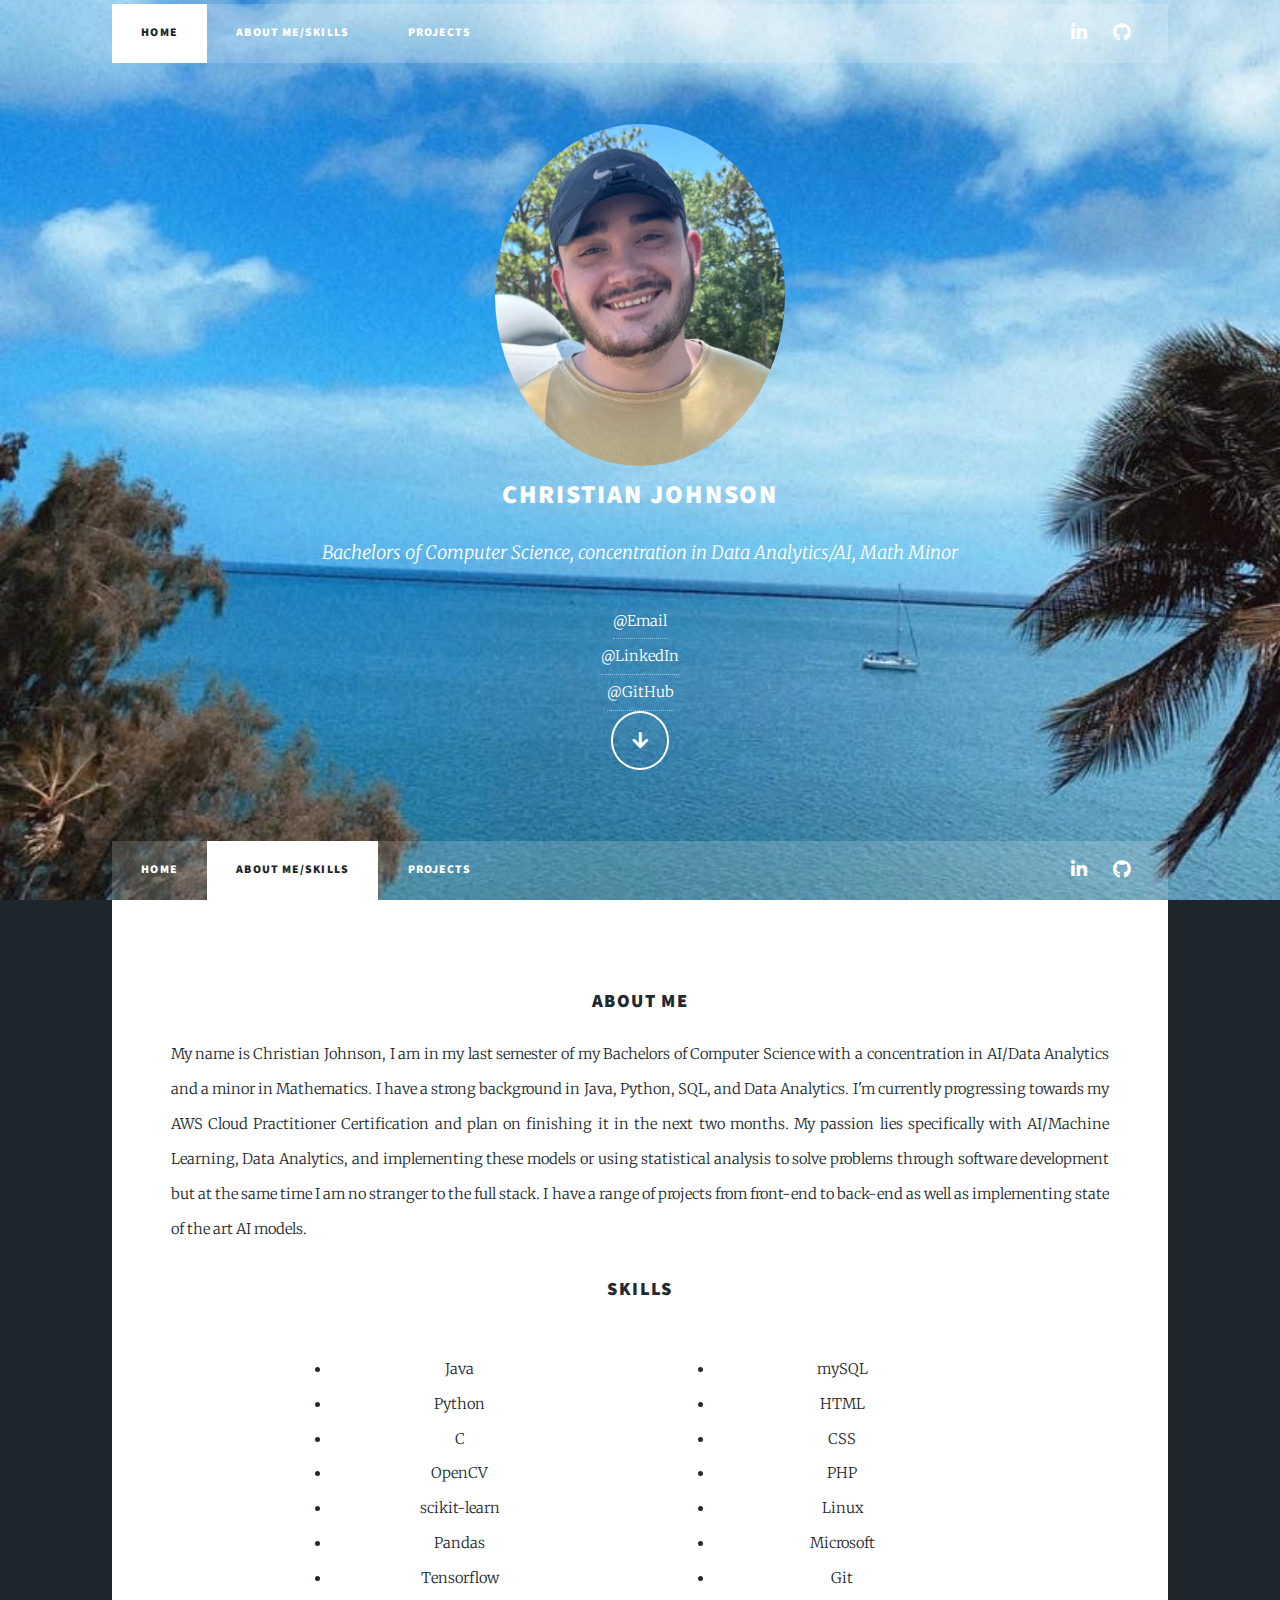
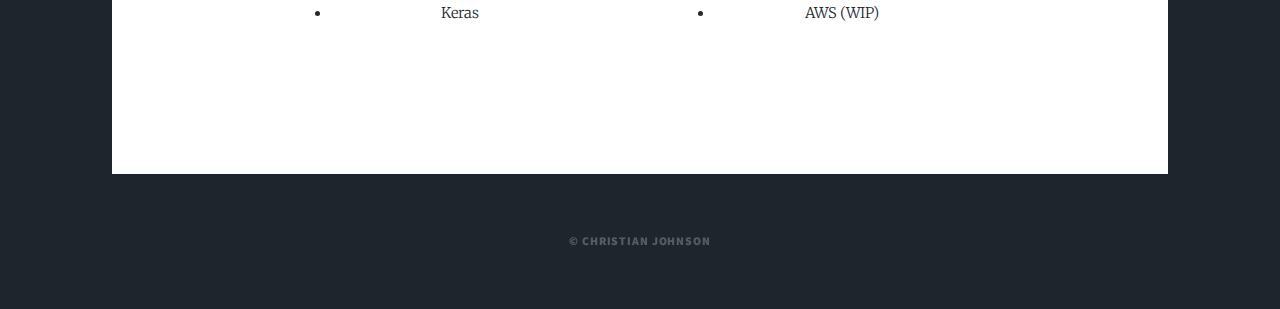
==== commit 9425dfe3: "Fix for list" ====
--- a/index.html
+++ b/index.html
@@ -91,7 +91,7 @@
 													<li>Linux</li>
 													<li>Microsoft</li>
 													<li>Git</li>
-													<li>AWS (Work in Progress)</li>
+													<li>AWS (WIP)</li>
 												</ul>
 											</div>
 										  </div>
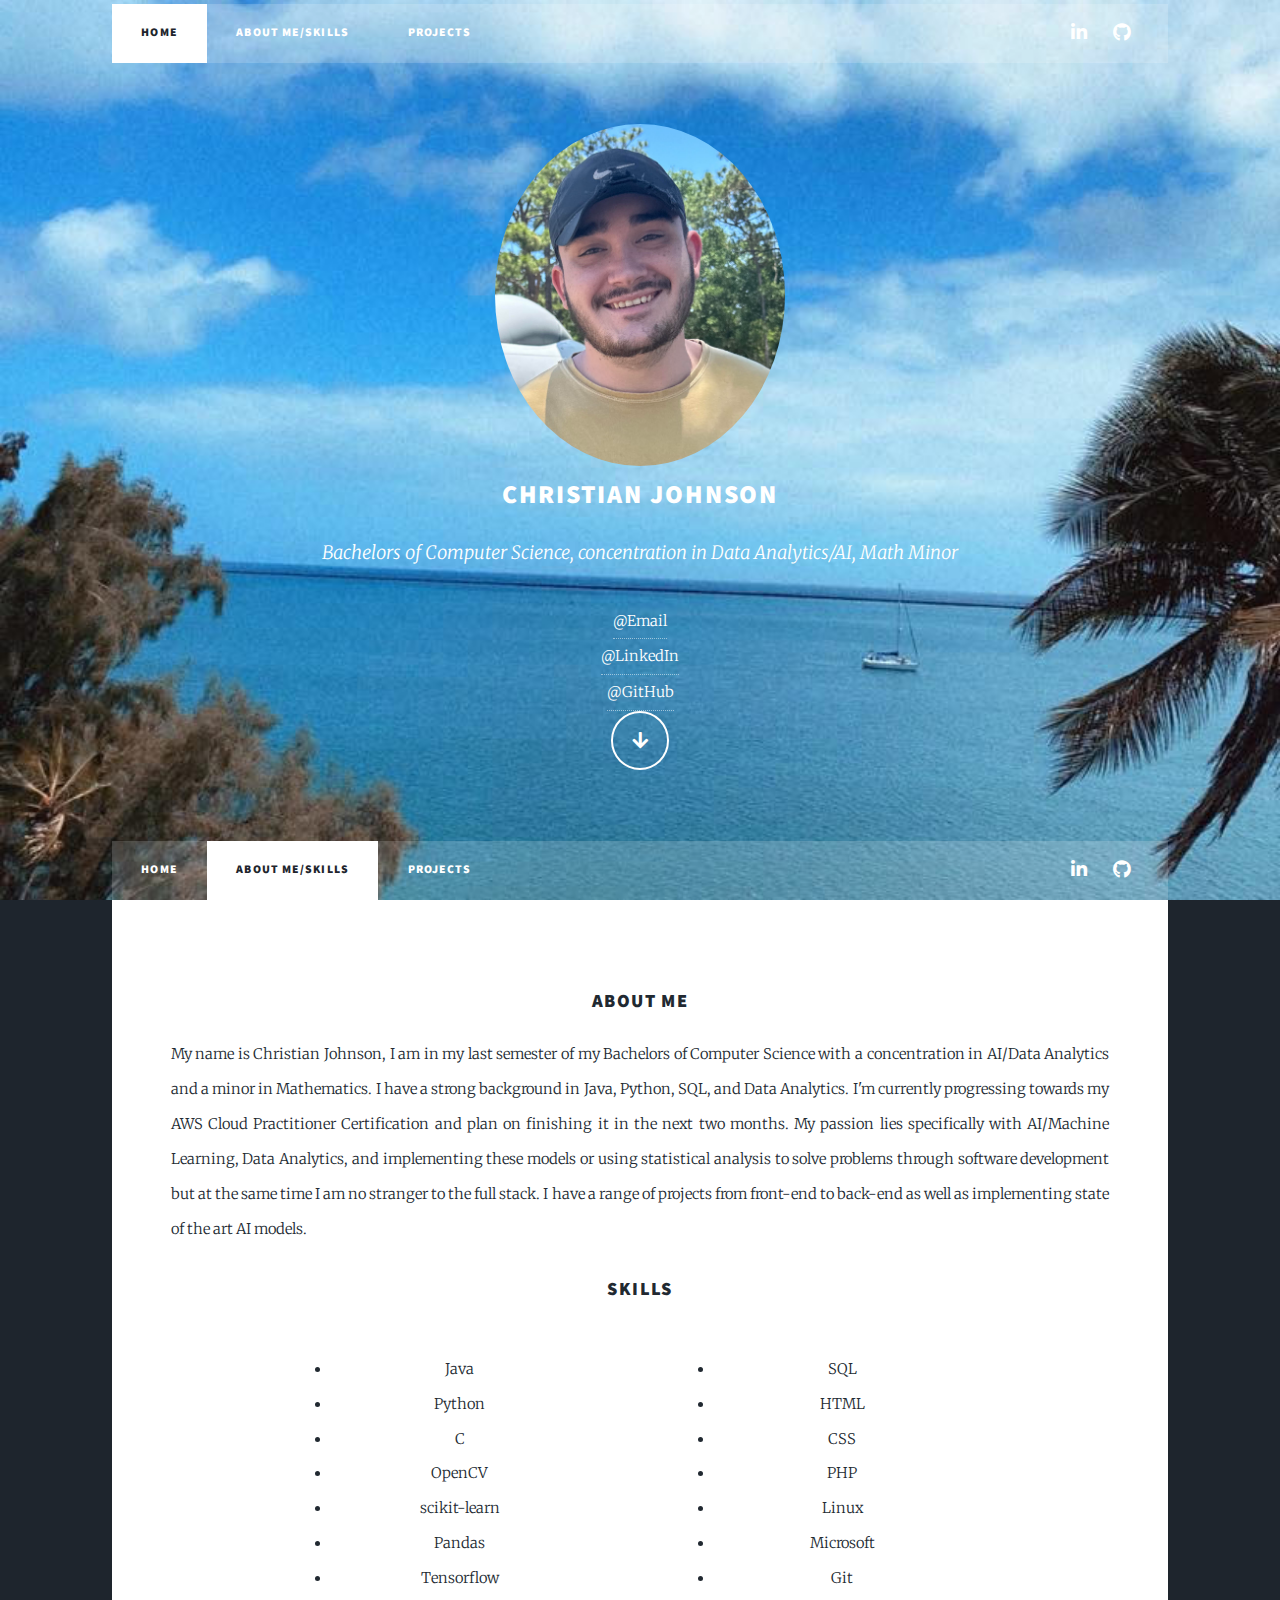
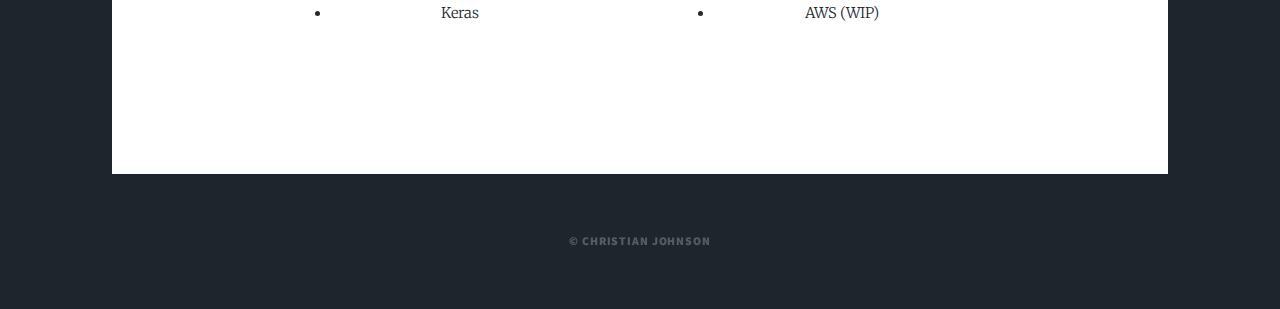
==== commit 0e1cf0c2: "Fix typo" ====
--- a/index.html
+++ b/index.html
@@ -84,7 +84,7 @@
 												</ul>
 												
 												<ul style="width:30%;margin-left:10%;margin-right:3%;margin-bottom:3%;margin-top:3%;zoom:1; display: inline-block;">
-													<li>mySQL</li>
+													<li>SQL</li>
 													<li>HTML</li>
 													<li>CSS</li>
 													<li>PHP</li>
